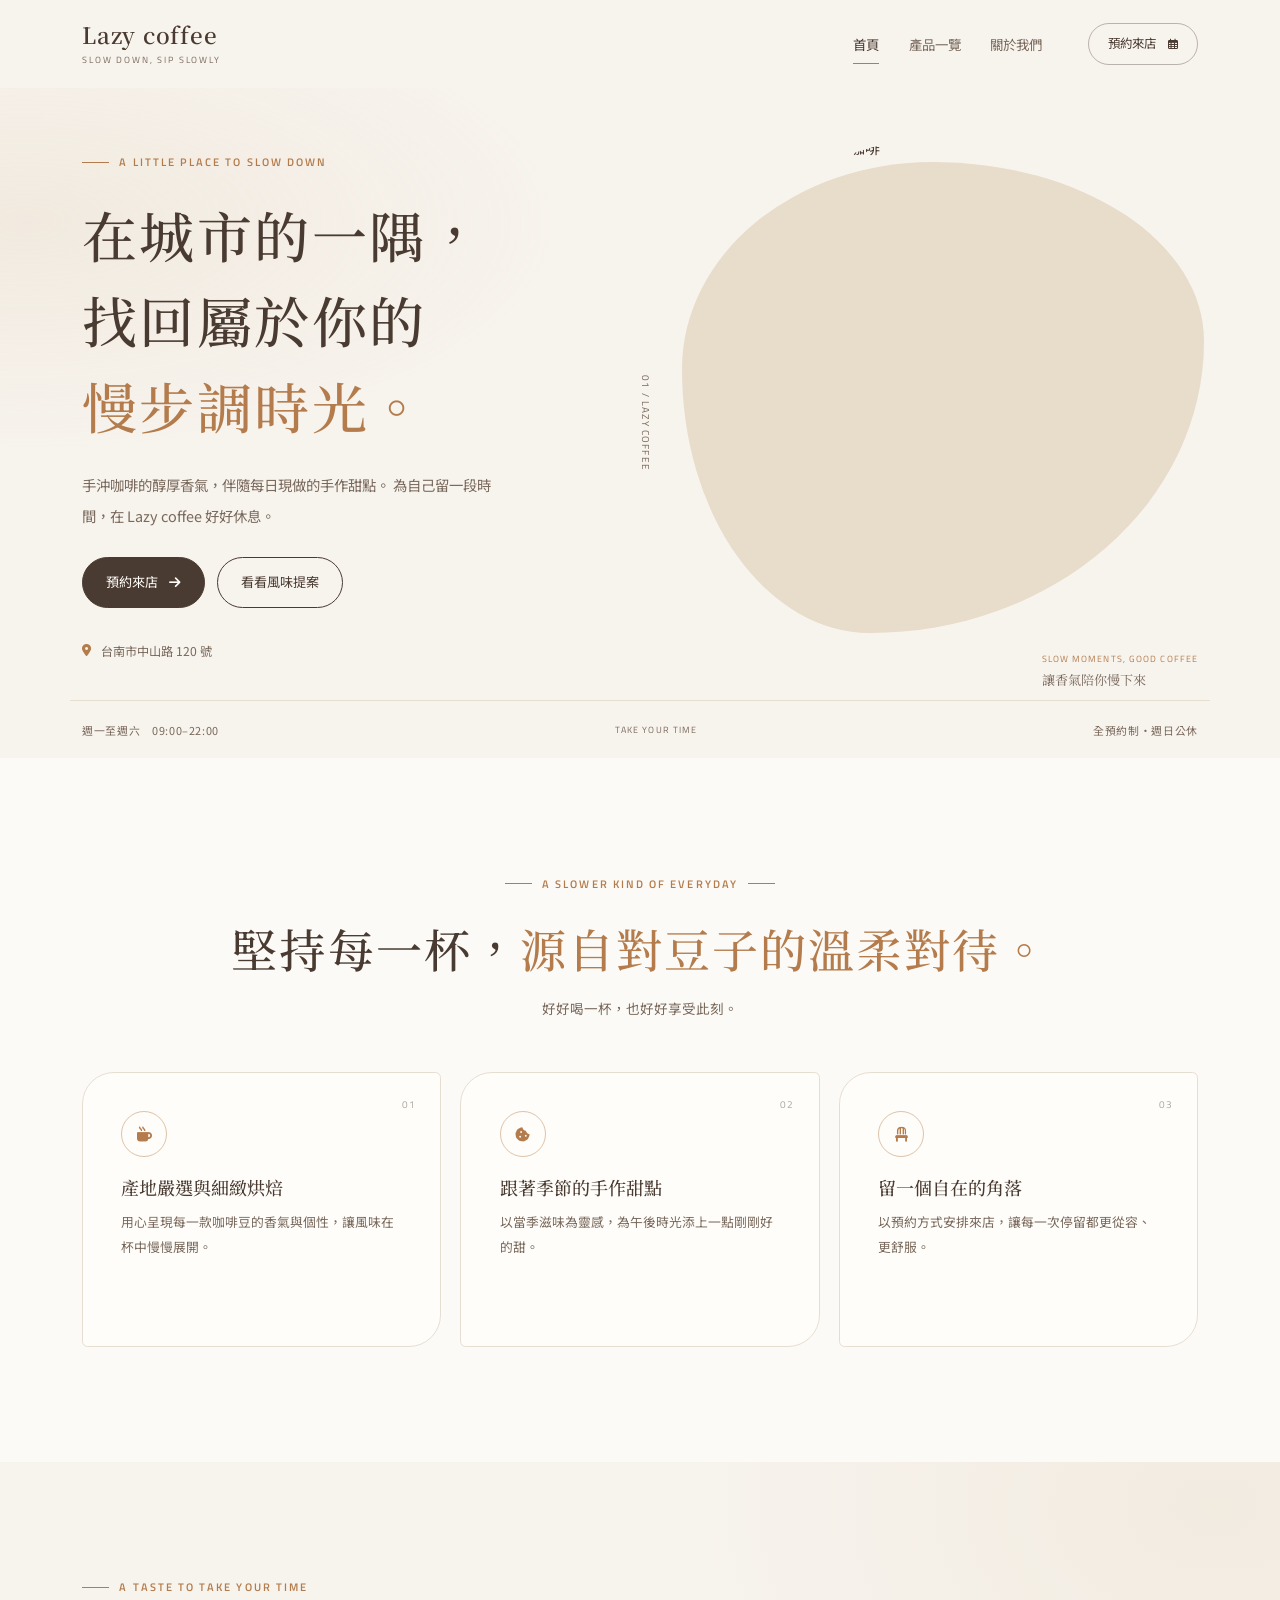
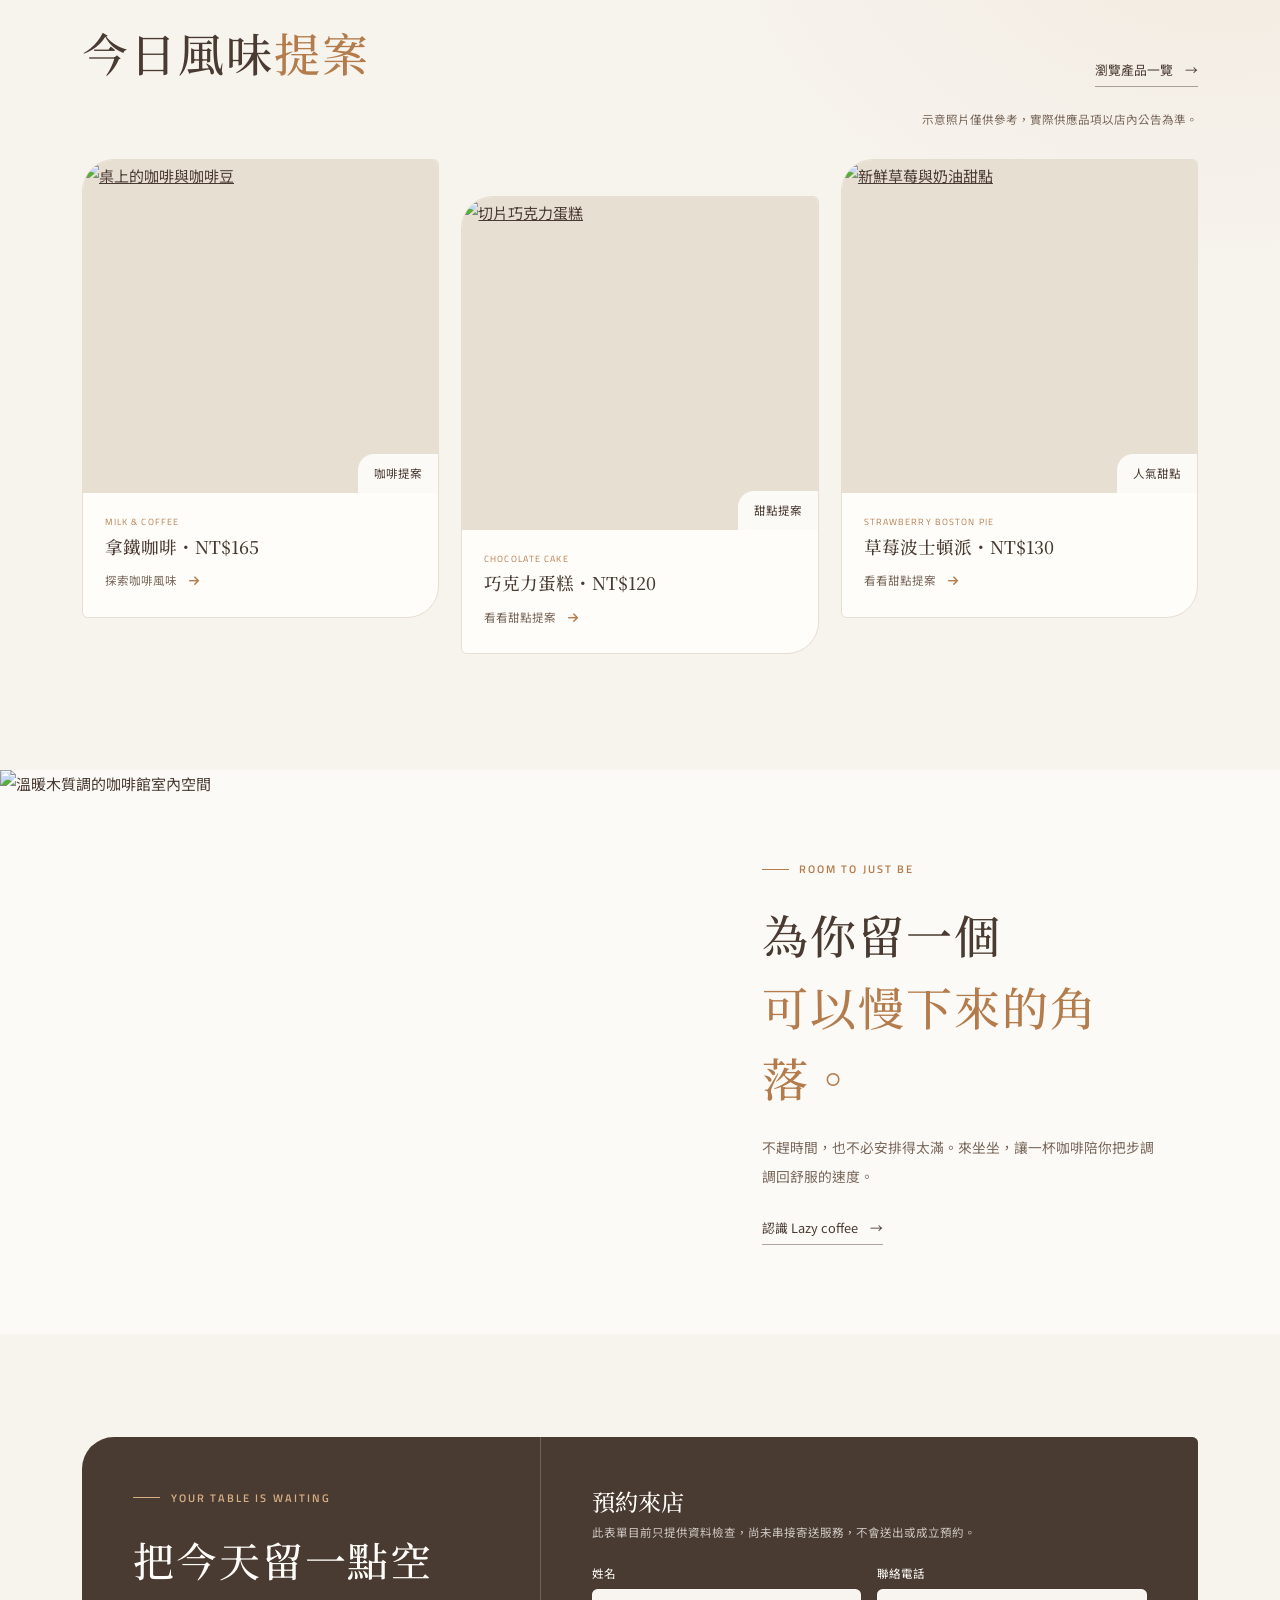
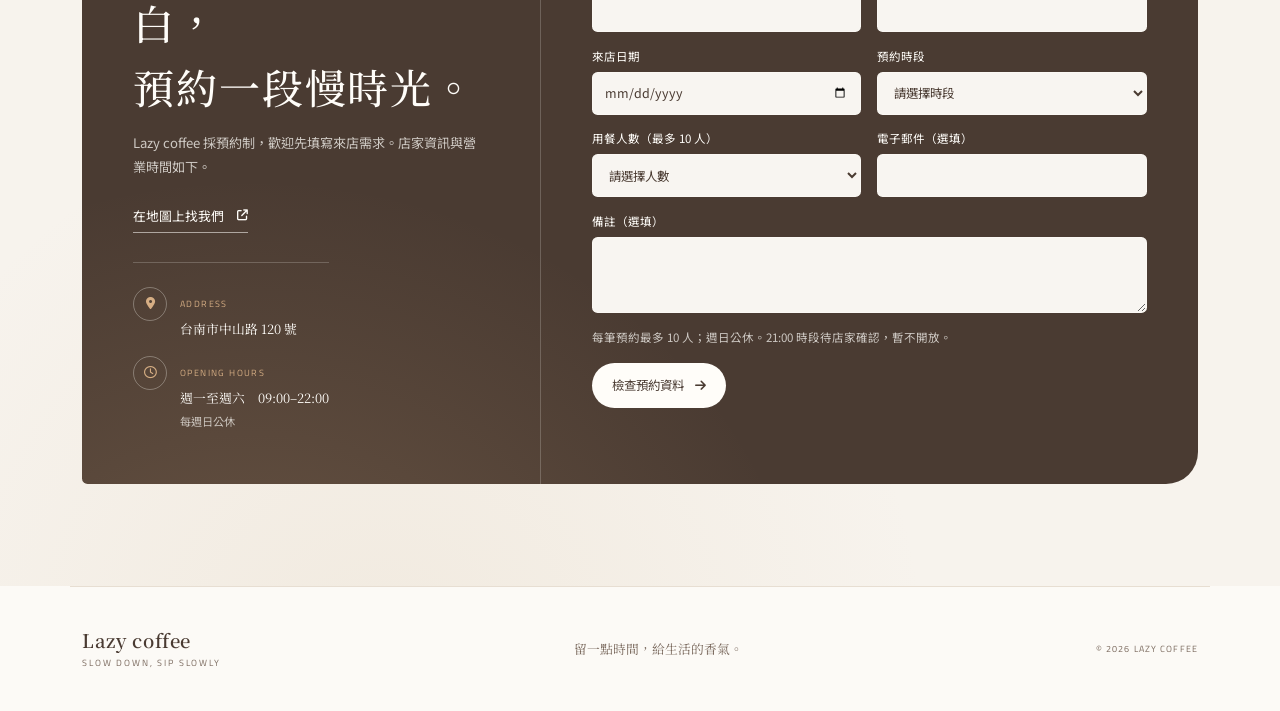
==== website/index.html @ 1f532ce1 "2026-11-03_16-30_自動同步22項變更" ====
<!doctype html>
<html lang="zh-Hant">
  <head>
    <meta charset="utf-8">
    <meta name="viewport" content="width=device-width, initial-scale=1">
    <meta name="theme-color" content="#f7f3ed">
    <meta
      name="description"
      content="在台南 Lazy coffee 慢下腳步，享受一杯手沖咖啡與當季手作甜點，預約一段自在時光。"
    >
    <title>Lazy coffee｜把日子放慢一點</title>
    <link rel="preconnect" href="https://fonts.googleapis.com">
    <link rel="preconnect" href="https://fonts.gstatic.com" crossorigin>
    <link
      href="https://fonts.googleapis.com/css2?family=Noto+Sans+TC:wght@300;400;500;600;700&family=Noto+Serif+TC:wght@400;500;600;700&family=Titillium+Web:wght@300;400;600&display=swap"
      rel="stylesheet"
    >
    <link href="https://cdn.jsdelivr.net/npm/bootstrap@5.3.3/dist/css/bootstrap.min.css" rel="stylesheet">
    <link href="https://cdnjs.cloudflare.com/ajax/libs/font-awesome/6.5.2/css/all.min.css" rel="stylesheet">
    <link href="https://cdnjs.cloudflare.com/ajax/libs/animate.css/4.1.1/animate.min.css" rel="stylesheet">
    <link href="styles/shared.css" rel="stylesheet">
    <link href="styles/home.css" rel="stylesheet">
  </head>
  <body>
    <a class="skip-link" href="#main">跳至主要內容</a>

    <header class="site-header">
      <nav class="navbar navbar-expand-lg" aria-label="主要導覽">
        <div class="container">
          <a class="navbar-brand brand-mark" href="index.html" aria-label="Lazy coffee 首頁">
            <span class="brand-mark__name">Lazy coffee</span>
            <span class="brand-mark__caption">SLOW DOWN, SIP SLOWLY</span>
          </a>
          <button class="navbar-toggler" type="button" data-bs-toggle="collapse" data-bs-target="#siteNavigation" aria-controls="siteNavigation" aria-expanded="false" aria-label="切換導覽選單">
            <span class="navbar-toggler-icon"></span>
          </button>
          <div class="collapse navbar-collapse" id="siteNavigation">
            <ul class="navbar-nav ms-auto align-items-lg-center">
              <li class="nav-item"><a class="nav-link active" aria-current="page" href="index.html">首頁</a></li>
              <li class="nav-item"><a class="nav-link" href="products.html">產品一覽</a></li>
              <li class="nav-item"><a class="nav-link" href="about.html#story">關於我們</a></li>
              <li class="nav-item ms-lg-3 mt-2 mt-lg-0">
                <a class="nav-visit" href="#visit">預約來店 <i class="fa-regular fa-calendar-days" aria-hidden="true"></i></a>
              </li>
            </ul>
          </div>
        </div>
      </nav>
    </header>

    <main id="main">
      <section class="home-hero" aria-labelledby="hero-title">
        <div class="container home-hero__grid">
          <div class="home-hero__copy wow animate__fadeInLeft" data-wow-duration="900ms">
            <p class="eyebrow"><span></span> A LITTLE PLACE TO SLOW DOWN</p>
            <h1 id="hero-title">在城市的一隅，<br>找回屬於你的<br><span>慢步調時光。</span></h1>
            <p class="home-hero__intro">
              手沖咖啡的醇厚香氣，伴隨每日現做的手作甜點。
              為自己留一段時間，在 Lazy coffee 好好休息。
            </p>
            <div class="home-hero__actions">
              <a class="button-primary" href="#visit">
                預約來店 <i class="fa-solid fa-arrow-right" aria-hidden="true"></i>
              </a>
              <a class="button-outline" href="products.html">看看風味提案</a>
            </div>
            <p class="home-hero__address"><i class="fa-solid fa-location-dot" aria-hidden="true"></i> 台南市中山路 120 號</p>
          </div>
          <div class="home-hero__visual wow animate__fadeInRight" data-wow-duration="1100ms">
            <img
              src="https://images.unsplash.com/photo-1442512595331-e89e73853f31?auto=format&amp;fit=crop&amp;w=1400&amp;q=85"
              alt="陽光灑落的咖啡館與手沖咖啡"
              fetchpriority="high"
            >
            <div class="home-hero__image-note">
              <span class="font-en">SLOW MOMENTS, GOOD COFFEE</span>
              <span>讓香氣陪你慢下來</span>
            </div>
            <span class="home-hero__index font-en" aria-hidden="true">01 / LAZY COFFEE</span>
          </div>
        </div>
        <div class="container home-hero__bottom wow animate__fadeInUp">
          <span>週一至週六　09:00–22:00</span>
          <span class="font-en">TAKE YOUR TIME</span>
          <span>全預約制・週日公休</span>
        </div>
      </section>

      <section class="home-values section-pad" aria-labelledby="values-title">
        <div class="container">
          <div class="section-heading wow animate__fadeInUp">
            <p class="eyebrow"><span></span> A SLOWER KIND OF EVERYDAY <span></span></p>
            <h2 id="values-title">堅持每一杯，<span>源自對豆子的溫柔對待。</span></h2>
            <p>好好喝一杯，也好好享受此刻。</p>
          </div>
          <div class="home-values__grid">
            <article class="home-value-card content-card wow animate__fadeInUp" data-wow-delay="100ms">
              <span class="home-value-card__number font-en">01</span>
              <i class="fa-solid fa-mug-hot" aria-hidden="true"></i>
              <h3>產地嚴選與細緻烘焙</h3>
              <p>用心呈現每一款咖啡豆的香氣與個性，讓風味在杯中慢慢展開。</p>
            </article>
            <article class="home-value-card content-card wow animate__fadeInUp" data-wow-delay="220ms">
              <span class="home-value-card__number font-en">02</span>
              <i class="fa-solid fa-cookie-bite" aria-hidden="true"></i>
              <h3>跟著季節的手作甜點</h3>
              <p>以當季滋味為靈感，為午後時光添上一點剛剛好的甜。</p>
            </article>
            <article class="home-value-card content-card wow animate__fadeInUp" data-wow-delay="340ms">
              <span class="home-value-card__number font-en">03</span>
              <i class="fa-solid fa-chair" aria-hidden="true"></i>
              <h3>留一個自在的角落</h3>
              <p>以預約方式安排來店，讓每一次停留都更從容、更舒服。</p>
            </article>
          </div>
        </div>
      </section>

      <section class="home-featured section-pad" aria-labelledby="featured-title">
        <div class="container">
          <div class="section-heading section-heading--row wow animate__fadeInUp">
            <div>
              <p class="eyebrow"><span></span> A TASTE TO TAKE YOUR TIME</p>
              <h2 id="featured-title">今日風味<span>提案</span></h2>
            </div>
            <a class="text-link" href="products.html">瀏覽產品一覽 <span aria-hidden="true">→</span></a>
          </div>
          <p class="content-notice">示意照片僅供參考，實際供應品項以店內公告為準。</p>
          <div class="featured-grid">
            <article class="featured-card content-card wow animate__fadeInUp" data-wow-delay="100ms">
              <a class="featured-card__image" href="products.html#coffee" aria-label="查看咖啡風味提案">
                <img src="https://images.unsplash.com/photo-1495474472287-4d71bcdd2085?auto=format&amp;fit=crop&amp;w=900&amp;q=85" alt="桌上的咖啡與咖啡豆" loading="lazy">
                <span>咖啡提案</span>
              </a>
              <div class="featured-card__copy">
                <p class="font-en">MILK &amp; COFFEE</p>
                <h3>拿鐵咖啡・NT$165</h3>
                <span>探索咖啡風味　<i class="fa-solid fa-arrow-right" aria-hidden="true"></i></span>
              </div>
            </article>
            <article class="featured-card content-card featured-card--offset wow animate__fadeInUp" data-wow-delay="220ms">
              <a class="featured-card__image" href="products.html#dessert" aria-label="查看甜點風味提案">
                <img src="https://images.unsplash.com/photo-1578985545062-69928b1d9587?auto=format&amp;fit=crop&amp;w=900&amp;q=85" alt="切片巧克力蛋糕" loading="lazy">
                <span>甜點提案</span>
              </a>
              <div class="featured-card__copy">
                <p class="font-en">CHOCOLATE CAKE</p>
                <h3>巧克力蛋糕・NT$120</h3>
                <span>看看甜點提案　<i class="fa-solid fa-arrow-right" aria-hidden="true"></i></span>
              </div>
            </article>
            <article class="featured-card content-card wow animate__fadeInUp" data-wow-delay="340ms">
              <a class="featured-card__image" href="products.html#dessert" aria-label="查看草莓波士頓派">
                <img src="https://images.unsplash.com/photo-1488477181946-6428a0291777?auto=format&amp;fit=crop&amp;w=900&amp;q=85" alt="新鮮草莓與奶油甜點" loading="lazy">
                <span>人氣甜點</span>
              </a>
              <div class="featured-card__copy">
                <p class="font-en">STRAWBERRY BOSTON PIE</p>
                <h3>草莓波士頓派・NT$130</h3>
                <span>看看甜點提案　<i class="fa-solid fa-arrow-right" aria-hidden="true"></i></span>
              </div>
            </article>
          </div>
        </div>
      </section>

      <section class="home-space" aria-labelledby="space-title">
        <div class="home-space__image wow animate__fadeInLeft">
          <img src="https://images.unsplash.com/photo-1445116572660-236099ec97a0?auto=format&amp;fit=crop&amp;w=1600&amp;q=85" alt="溫暖木質調的咖啡館室內空間" loading="lazy">
        </div>
        <div class="home-space__copy wow animate__fadeInRight">
          <p class="eyebrow"><span></span> ROOM TO JUST BE</p>
          <h2 id="space-title">為你留一個<br><span>可以慢下來的角落。</span></h2>
          <p>不趕時間，也不必安排得太滿。來坐坐，讓一杯咖啡陪你把步調調回舒服的速度。</p>
          <a class="text-link" href="about.html#story">認識 Lazy coffee <span aria-hidden="true">→</span></a>
        </div>
      </section>

      <section class="visit-section" id="visit" aria-labelledby="visit-title">
        <div class="container">
          <div class="visit-card wow animate__fadeInUp">
            <div class="visit-card__intro">
              <p class="eyebrow eyebrow--light"><span></span> YOUR TABLE IS WAITING</p>
              <h2 id="visit-title">把今天留一點空白，<br>預約一段慢時光。</h2>
              <p>Lazy coffee 採預約制，歡迎先填寫來店需求。店家資訊與營業時間如下。</p>
              <a class="visit-map-link" href="https://www.google.com/maps/search/?api=1&amp;query=%E5%8F%B0%E5%8D%97%E5%B8%82%E4%B8%AD%E5%B1%B1%E8%B7%AF120%E8%99%9F" target="_blank" rel="noopener noreferrer">
                在地圖上找我們 <i class="fa-solid fa-arrow-up-right-from-square" aria-hidden="true"></i>
              </a>
              <div class="visit-details">
                <div class="visit-detail">
                  <span class="visit-detail__icon" aria-hidden="true"><i class="fa-solid fa-location-dot"></i></span>
                  <div><span class="visit-detail__label">ADDRESS</span><p>台南市中山路 120 號</p></div>
                </div>
                <div class="visit-detail">
                  <span class="visit-detail__icon" aria-hidden="true"><i class="fa-regular fa-clock"></i></span>
                  <div><span class="visit-detail__label">OPENING HOURS</span><p>週一至週六　09:00–22:00<br><small>每週日公休</small></p></div>
                </div>
              </div>
            </div>
            <form class="reservation-form" method="post">
              <h3>預約來店</h3>
              <p class="reservation-form__notice">此表單目前只提供資料檢查，尚未串接寄送服務，不會送出或成立預約。</p>
              <div class="reservation-form__grid">
                <label class="reservation-field">姓名
                  <input name="name" autocomplete="name" required>
                </label>
                <label class="reservation-field">聯絡電話
                  <input name="phone" type="tel" autocomplete="tel" inputmode="tel" required>
                </label>
                <label class="reservation-field">來店日期
                  <input name="date" type="date" required>
                </label>
                <label class="reservation-field">預約時段
                  <select name="time" required>
                    <option value="">請選擇時段</option>
                    <option>09:00</option><option>10:00</option><option>11:00</option><option>12:00</option>
                    <option>13:00</option><option>14:00</option><option>15:00</option><option>16:00</option>
                    <option>17:00</option><option>18:00</option><option>19:00</option><option>20:00</option>
                  </select>
                </label>
                <label class="reservation-field">用餐人數（最多 10 人）
                  <select name="guests" required>
                    <option value="">請選擇人數</option>
                    <option value="1">1 人</option><option value="2">2 人</option><option value="3">3 人</option>
                    <option value="4">4 人</option><option value="5">5 人</option><option value="6">6 人</option>
                    <option value="7">7 人</option><option value="8">8 人</option><option value="9">9 人</option>
                    <option value="10">10 人</option>
                  </select>
                </label>
                <label class="reservation-field">電子郵件（選填）
                  <input name="email" type="email" autocomplete="email">
                </label>
                <label class="reservation-field reservation-field--full">備註（選填）
                  <textarea name="note" rows="2" maxlength="300"></textarea>
                </label>
              </div>
              <p class="reservation-form__hint">每筆預約最多 10 人；週日公休。21:00 時段待店家確認，暫不開放。</p>
              <button class="button-light" type="submit">檢查預約資料 <i class="fa-solid fa-arrow-right" aria-hidden="true"></i></button>
              <p class="reservation-status" role="status" aria-live="polite" hidden></p>
            </form>
          </div>
        </div>
      </section>
    </main>

    <footer class="site-footer">
      <div class="container site-footer__inner">
        <a class="brand-mark brand-mark--footer" href="index.html" aria-label="回到 Lazy coffee 首頁">
          <span class="brand-mark__name">Lazy coffee</span>
          <span class="brand-mark__caption">SLOW DOWN, SIP SLOWLY</span>
        </a>
        <p>留一點時間，給生活的香氣。</p>
        <span class="site-footer__copyright font-en">© 2026 LAZY COFFEE</span>
      </div>
    </footer>
    <script src="https://cdn.jsdelivr.net/npm/bootstrap@5.3.3/dist/js/bootstrap.bundle.min.js"></script>
    <script src="https://cdnjs.cloudflare.com/ajax/libs/wow/1.1.2/wow.min.js"></script>
    <script src="scripts/home-animations.js"></script>
    <script src="scripts/reservation.js"></script>
  </body>
</html>
---- website/styles/shared.css ----
:root {
  color-scheme: light;
  --paper: #f7f3ed;
  --paper-light: #fcfaf6;
  --cream: #fffdf9;
  --coffee: #4a3b32;
  --coffee-soft: #79685c;
  --caramel: #b47c4c;
  --caramel-light: #d7aa7b;
  --olive: #74765b;
  --line: #e7ded2;
  --card-radius: 2rem 0.35rem 2rem 0.35rem;
  --card-shadow: 0 18px 36px rgba(74, 59, 50, 0.08);
  --serif: "Noto Serif TC", Georgia, serif;
  --sans: "Noto Sans TC", sans-serif;
  --english: "Titillium Web", sans-serif;
}

* {
  box-sizing: border-box;
}

html {
  scroll-behavior: smooth;
  scroll-padding-top: 6rem;
}

body {
  margin: 0;
  background: var(--paper);
  color: var(--coffee);
  font-family: var(--sans);
  font-size: 15px;
  font-weight: 400;
  line-height: 1.85;
  -webkit-font-smoothing: antialiased;
}

::selection {
  background: #e7c7a6;
  color: var(--coffee);
}

a {
  color: inherit;
}

.font-en {
  font-family: var(--english);
  letter-spacing: 0.12em;
}

.skip-link {
  position: absolute;
  z-index: 20;
  top: 0.75rem;
  left: 0.75rem;
  padding: 0.65rem 1rem;
  transform: translateY(-160%);
  border-radius: 0.25rem;
  background: var(--coffee);
  color: var(--cream);
  text-decoration: none;
}

.skip-link:focus {
  transform: translateY(0);
}

.site-header {
  position: sticky;
  z-index: 10;
  top: 0;
  background: rgba(247, 243, 237, 0.96);
  backdrop-filter: blur(12px);
}

.site-header .navbar {
  min-height: 88px;
  padding: 1rem 0;
}

.brand-mark {
  display: inline-flex;
  flex-direction: column;
  align-items: flex-start;
  padding: 0;
  color: var(--coffee);
  line-height: 1.15;
  text-decoration: none;
}

.brand-mark:hover {
  color: var(--coffee);
}

.brand-mark__name {
  font-family: var(--serif);
  font-size: 1.4rem;
  font-weight: 600;
  letter-spacing: 0.035em;
}

.brand-mark__caption {
  margin-top: 0.45rem;
  color: var(--coffee-soft);
  font-family: var(--english);
  font-size: 0.55rem;
  letter-spacing: 0.21em;
}

.navbar-nav {
  gap: clamp(0.75rem, 2.3vw, 2.4rem);
}

.navbar .nav-link {
  position: relative;
  padding: 0.45rem 0 !important;
  color: var(--coffee-soft);
  font-size: 0.84rem;
}

.navbar .nav-link:hover,
.navbar .nav-link.active {
  color: var(--coffee);
}

.navbar .nav-link.active::after {
  position: absolute;
  right: 0;
  bottom: 0;
  left: 0;
  height: 1px;
  background: var(--caramel);
  content: "";
}

.nav-visit {
  display: inline-flex;
  min-height: 42px;
  align-items: center;
  gap: 0.75rem;
  padding: 0.55rem 1.2rem;
  border: 1px solid rgba(74, 59, 50, 0.35);
  border-radius: 999px;
  color: var(--coffee);
  font-size: 0.78rem;
  text-decoration: none;
  transition: background 180ms ease, color 180ms ease, border-color 180ms ease;
}

.nav-visit:hover {
  border-color: var(--coffee);
  background: var(--coffee);
  color: var(--cream);
}

.nav-visit i {
  font-size: 0.68rem;
}

.navbar-toggler {
  border-color: var(--line);
}

.navbar-toggler:focus {
  box-shadow: 0 0 0 0.2rem rgba(180, 124, 76, 0.2);
}

.eyebrow {
  display: flex;
  align-items: center;
  gap: 0.65rem;
  margin: 0 0 1.25rem;
  color: var(--caramel);
  font-family: var(--english), var(--sans);
  font-size: 0.68rem;
  font-weight: 600;
  letter-spacing: 0.19em;
}

.eyebrow > span {
  display: inline-block;
  width: 27px;
  height: 1px;
  background: currentColor;
}

.section-heading {
  margin-bottom: 3rem;
  text-align: center;
}

.section-heading .eyebrow {
  justify-content: center;
}

.section-heading h2 {
  margin: 0;
  font-family: var(--serif);
  font-size: clamp(2rem, 3.6vw, 3rem);
  font-weight: 500;
  letter-spacing: 0.045em;
  line-height: 1.5;
}

.section-heading h2 span {
  color: var(--caramel);
}

.section-heading > p:last-child {
  margin: 0.8rem 0 0;
  color: var(--coffee-soft);
  font-size: 0.85rem;
}

.content-card,
.value-card,
.product-card {
  overflow: hidden;
  border: 1px solid var(--line);
  border-radius: var(--card-radius);
  background: var(--cream);
  transition: transform 220ms ease, box-shadow 220ms ease;
}

.content-card:hover {
  transform: translateY(-4px);
  box-shadow: var(--card-shadow);
}

.button-primary,
.button-outline {
  display: inline-flex;
  min-height: 48px;
  align-items: center;
  justify-content: center;
  gap: 0.7rem;
  padding: 0.75rem 1.45rem;
  border: 1px solid var(--coffee);
  border-radius: 999px;
  font-size: 0.82rem;
  text-decoration: none;
  transition: transform 180ms ease, background 180ms ease, color 180ms ease;
}

.button-primary {
  background: var(--coffee);
  color: var(--cream);
}

.button-primary:hover {
  transform: translateY(-2px);
  background: var(--caramel);
  border-color: var(--caramel);
  color: white;
}

.button-outline {
  background: transparent;
  color: var(--coffee);
}

.button-outline:hover {
  background: var(--coffee);
  color: var(--cream);
}

.button-light {
  display: inline-flex;
  min-height: 45px;
  align-items: center;
  justify-content: center;
  gap: 0.7rem;
  padding: 0.65rem 1.25rem;
  border-radius: 999px;
  background: var(--cream);
  color: var(--coffee);
  font-size: 0.78rem;
  text-decoration: none;
}

.button-light:hover {
  background: #e7c39f;
  color: var(--coffee);
}

.visit-section {
  padding: clamp(4.5rem, 8vw, 7rem) 0;
  background:
    radial-gradient(ellipse at 30% 110%, rgba(218, 198, 168, 0.2), transparent 43%),
    var(--paper);
}

.visit-card {
  display: grid;
  grid-template-columns: minmax(0, 0.82fr) minmax(0, 1.18fr);
  overflow: hidden;
  border-radius: var(--card-radius);
  background:
    radial-gradient(ellipse at 15% 130%, rgba(205, 166, 124, 0.24), transparent 42%),
    var(--coffee);
  color: var(--cream);
}

.visit-card__intro,
.reservation-form {
  min-width: 0;
  padding: clamp(2rem, 4vw, 3.5rem);
}

.visit-card__intro {
  display: flex;
  flex-direction: column;
  align-items: flex-start;
  justify-content: center;
}

.eyebrow--light {
  color: #d6ae84;
}

.visit-card h2 {
  margin: 0;
  font-family: var(--serif);
  font-size: clamp(2rem, 3.2vw, 2.8rem);
  font-weight: 500;
  letter-spacing: 0.045em;
  line-height: 1.55;
}

.visit-card__intro > p:not(.eyebrow) {
  margin: 0.8rem 0 1.5rem;
  color: rgba(255, 253, 249, 0.73);
  font-size: 0.82rem;
}

.visit-details {
  display: grid;
  gap: 1rem;
  margin-top: 1.8rem;
  padding-top: 1.5rem;
  border-top: 1px solid rgba(255, 253, 249, 0.2);
}

.visit-detail {
  display: flex;
  align-items: flex-start;
  gap: 0.8rem;
}

.visit-detail__icon {
  display: grid;
  width: 34px;
  height: 34px;
  flex: 0 0 34px;
  place-items: center;
  border: 1px solid rgba(255, 253, 249, 0.3);
  border-radius: 50%;
  color: #d6ae84;
  font-size: 0.76rem;
}

.visit-detail__label {
  color: #d6ae84;
  font-family: var(--english);
  font-size: 0.55rem;
  letter-spacing: 0.16em;
}

.visit-detail p {
  margin: 0.15rem 0 0;
  font-family: var(--serif);
  font-size: 0.8rem;
  line-height: 1.8;
}

.visit-detail small {
  color: rgba(255, 253, 249, 0.68);
  font-family: var(--sans);
  font-size: 0.7rem;
}

.reservation-form {
  border-left: 1px solid rgba(255, 253, 249, 0.2);
}

.reservation-form h3 {
  margin: 0 0 0.4rem;
  font-family: var(--serif);
  font-size: 1.45rem;
  font-weight: 500;
}

.reservation-form__notice,
.reservation-form__hint {
  color: rgba(255, 253, 249, 0.72);
  font-size: 0.72rem;
  line-height: 1.8;
}

.reservation-form__notice {
  margin: 0 0 1.25rem;
}

.reservation-form__grid {
  display: grid;
  grid-template-columns: repeat(2, minmax(0, 1fr));
  gap: 0.85rem 1rem;
}

.reservation-field {
  display: flex;
  min-width: 0;
  flex-direction: column;
  gap: 0.3rem;
  color: var(--cream);
  font-size: 0.72rem;
}

.reservation-field--full {
  grid-column: 1 / -1;
}

.reservation-field input,
.reservation-field select,
.reservation-field textarea {
  width: 100%;
  min-height: 43px;
  padding: 0.55rem 0.75rem;
  border: 1px solid rgba(255, 253, 249, 0.35);
  border-radius: 0.35rem;
  background: rgba(255, 253, 249, 0.96);
  color: var(--coffee);
  font: inherit;
  font-size: 0.78rem;
}

.reservation-field textarea {
  min-height: 76px;
  resize: vertical;
}

.reservation-field input:focus,
.reservation-field select:focus,
.reservation-field textarea:focus {
  border-color: #e4bb91;
  outline: 2px solid rgba(228, 187, 145, 0.4);
  outline-offset: 1px;
}

.reservation-form__hint {
  margin: 0.85rem 0 1rem;
}

.reservation-form .button-light {
  border: 0;
  cursor: pointer;
  font-family: var(--sans);
}

.reservation-status {
  margin: 1rem 0 0;
  padding: 0.75rem 0.9rem;
  border: 1px solid rgba(228, 187, 145, 0.55);
  border-radius: 0.35rem;
  color: var(--cream);
  font-size: 0.78rem;
}

.reservation-status[hidden] {
  display: none;
}

.reservation-status--error {
  border-color: rgba(255, 190, 170, 0.75);
  color: #ffd2c2;
}

.visit-map-link {
  display: inline-flex;
  align-items: center;
  gap: 0.8rem;
  padding-bottom: 0.3rem;
  border-bottom: 1px solid rgba(255, 253, 249, 0.55);
  color: var(--cream);
  font-size: 0.8rem;
  text-decoration: none;
}

.visit-map-link:hover {
  border-color: #d6ae84;
  color: #e7c39f;
}

.visit-map-link i {
  font-size: 0.68rem;
}

.site-footer {
  background: var(--paper-light);
}

.site-footer__inner {
  display: flex;
  min-height: 125px;
  align-items: center;
  justify-content: space-between;
  gap: 1.5rem;
  border-top: 1px solid var(--line);
}

.brand-mark--footer .brand-mark__name {
  font-size: 1.15rem;
}

.site-footer__inner > p {
  margin: 0;
  color: var(--coffee-soft);
  font-family: var(--serif);
  font-size: 0.8rem;
}

.site-footer__copyright {
  color: var(--coffee-soft);
  font-size: 0.59rem;
}

:focus-visible {
  outline: 2px solid var(--caramel);
  outline-offset: 4px;
}

@media (max-width: 991.98px) {
  .site-header .navbar {
    min-height: 78px;
  }

  .navbar-collapse {
    padding: 1rem 0 0.5rem;
  }

  .navbar-nav {
    align-items: flex-start !important;
    gap: 0.4rem;
  }

  .navbar .nav-link.active::after {
    right: auto;
    width: 2rem;
  }

  .visit-card {
    grid-template-columns: minmax(0, 1fr);
  }

  .reservation-form {
    border-top: 1px solid rgba(255, 253, 249, 0.2);
    border-left: 0;
  }
}

@media (max-width: 575.98px) {
  .visit-card {
    border-top-right-radius: 3.5rem;
  }

  .visit-card__intro,
  .reservation-form {
    padding: 2rem 1.35rem;
  }

  .reservation-form__grid {
    grid-template-columns: minmax(0, 1fr);
  }

  .reservation-field--full {
    grid-column: auto;
  }

  .site-footer__inner {
    min-height: 155px;
    flex-wrap: wrap;
    justify-content: space-between;
    padding-top: 1.5rem;
    padding-bottom: 1.5rem;
  }

  .site-footer__inner > p {
    order: 1;
    width: 100%;
  }
}

@media (prefers-reduced-motion: reduce) {
  *,
  *::before,
  *::after {
    scroll-behavior: auto !important;
    transition-duration: 0.01ms !important;
  }
}
---- website/styles/home.css ----
.section-pad {
  padding: clamp(5rem, 9vw, 8rem) 0;
}

.home-hero {
  overflow: hidden;
  padding: 2.5rem 0 0;
  background:
    radial-gradient(ellipse at 2% 20%, rgba(218, 198, 168, 0.2), transparent 30%),
    var(--paper);
}

.home-hero__grid {
  display: grid;
  min-height: 565px;
  grid-template-columns: 0.92fr 1.08fr;
  align-items: center;
  gap: clamp(2rem, 6vw, 6rem);
}

.home-hero__copy {
  position: relative;
  z-index: 1;
  padding: 1.5rem 0 2.4rem;
}

.home-hero h1,
.home-space h2 {
  margin: 0;
  font-family: var(--serif);
  font-size: clamp(2.5rem, 4.3vw, 4.1rem);
  font-weight: 500;
  letter-spacing: 0.045em;
  line-height: 1.55;
}

.home-hero h1 span,
.home-space h2 span {
  color: var(--caramel);
}

.home-hero__intro {
  max-width: 425px;
  margin: 1.4rem 0 1.65rem;
  color: var(--coffee-soft);
  font-size: 0.9rem;
  line-height: 2.1;
}

.home-hero__actions {
  display: flex;
  flex-wrap: wrap;
  gap: 0.75rem;
}

.home-hero__address {
  display: flex;
  align-items: center;
  gap: 0.6rem;
  margin: 2rem 0 0;
  color: var(--coffee-soft);
  font-size: 0.76rem;
}

.home-hero__address i {
  color: var(--caramel);
}

.home-hero__visual {
  position: relative;
  min-height: 470px;
  padding: 0 0 2.5rem 2rem;
}

.home-hero__visual::before {
  position: absolute;
  top: 5%;
  right: -1%;
  bottom: 11%;
  left: 8%;
  border-radius: 48% 52% 64% 36% / 44% 38% 62% 56%;
  background: #e8dccb;
  content: "";
  animation: blob-wave 12s ease-in-out infinite alternate;
}

.home-hero__visual > img {
  position: relative;
  display: block;
  width: 100%;
  height: min(42vw, 520px);
  min-height: 430px;
  overflow: hidden;
  border-radius: 58% 42% 52% 48% / 44% 56% 44% 56%;
  object-fit: cover;
  object-position: center;
  animation: blob-wave 14s ease-in-out infinite alternate-reverse;
}

@keyframes blob-wave {
  0% {
    border-radius: 58% 42% 52% 48% / 44% 56% 44% 56%;
  }

  50% {
    border-radius: 48% 52% 42% 58% / 53% 43% 57% 47%;
  }

  100% {
    border-radius: 40% 60% 55% 45% / 48% 58% 42% 52%;
  }
}

.home-hero__image-note {
  position: absolute;
  z-index: 1;
  right: 0;
  bottom: 0.15rem;
  display: flex;
  flex-direction: column;
  color: var(--coffee-soft);
  font-family: var(--serif);
  font-size: 0.82rem;
}

.home-hero__image-note .font-en {
  color: var(--caramel);
  font-size: 0.57rem;
}

.home-hero__index {
  position: absolute;
  z-index: 1;
  top: 43%;
  left: -0.1rem;
  color: var(--coffee-soft);
  font-size: 0.62rem;
  writing-mode: vertical-rl;
}

.home-hero__bottom {
  display: flex;
  min-height: 58px;
  align-items: center;
  justify-content: space-between;
  border-top: 1px solid var(--line);
  color: var(--coffee-soft);
  font-size: 0.68rem;
  letter-spacing: 0.06em;
}

.home-hero__bottom .font-en {
  font-size: 0.58rem;
}

.home-values {
  background: var(--paper-light);
}

.home-values .section-heading {
  margin-bottom: 3.2rem;
}

.home-values__grid {
  display: grid;
  grid-template-columns: repeat(3, minmax(0, 1fr));
  gap: 1.2rem;
}

.home-value-card {
  position: relative;
  min-height: 275px;
  padding: 2.4rem clamp(1.4rem, 3vw, 2.4rem);
  background: var(--cream);
}

.home-value-card > i {
  display: grid;
  width: 46px;
  height: 46px;
  place-items: center;
  margin-bottom: 1.2rem;
  border: 1px solid rgba(180, 124, 76, 0.46);
  border-radius: 50%;
  color: var(--caramel);
}

.home-value-card__number {
  position: absolute;
  top: 1.35rem;
  right: 1.5rem;
  color: rgba(74, 59, 50, 0.45);
  font-size: 0.65rem;
}

.home-value-card h3 {
  margin: 0 0 0.65rem;
  font-family: var(--serif);
  font-size: 1.13rem;
  font-weight: 500;
}

.home-value-card p {
  margin: 0;
  color: var(--coffee-soft);
  font-size: 0.8rem;
  line-height: 2;
}

.home-featured {
  background:
    radial-gradient(ellipse at 95% 5%, rgba(218, 198, 168, 0.18), transparent 30%),
    var(--paper);
}

.section-heading--row {
  display: flex;
  align-items: flex-end;
  justify-content: space-between;
  gap: 1.5rem;
  text-align: left;
}

.section-heading--row .eyebrow {
  justify-content: flex-start;
}

.text-link {
  display: inline-flex;
  flex: 0 0 auto;
  align-items: center;
  gap: 0.75rem;
  padding-bottom: 0.25rem;
  border-bottom: 1px solid rgba(74, 59, 50, 0.45);
  color: var(--coffee);
  font-size: 0.8rem;
  text-decoration: none;
  transition: gap 180ms ease, color 180ms ease;
}

.text-link:hover {
  gap: 1.1rem;
  color: var(--caramel);
}

.content-notice {
  margin: -1.6rem 0 1.8rem;
  color: var(--coffee-soft);
  font-size: 0.72rem;
  text-align: right;
}

.featured-grid {
  display: grid;
  grid-template-columns: repeat(3, minmax(0, 1fr));
  align-items: start;
  gap: 1.4rem;
}

.featured-card--offset {
  margin-top: 2.3rem;
}

.featured-card {
  background: var(--cream);
}

.featured-card__image {
  position: relative;
  display: block;
  height: clamp(220px, 26vw, 340px);
  overflow: hidden;
  background: #e8dfd3;
}

.featured-card__image img {
  width: 100%;
  height: 100%;
  object-fit: cover;
  transition: transform 400ms ease;
}

.featured-card__image:hover img {
  transform: scale(1.04);
}

.featured-card__image > span {
  position: absolute;
  right: 0;
  bottom: 0;
  padding: 0.55rem 1rem;
  border-top-left-radius: 1rem;
  background: var(--paper-light);
  color: var(--coffee);
  font-size: 0.72rem;
}

.featured-card__copy {
  padding: 1.25rem 1.35rem 1.5rem;
}

.featured-card__copy > p {
  margin: 0 0 0.35rem;
  color: var(--caramel);
  font-size: 0.58rem;
}

.featured-card__copy h3 {
  margin: 0 0 0.5rem;
  font-family: var(--serif);
  font-size: 1.1rem;
  font-weight: 500;
}

.featured-card__copy > span {
  color: var(--coffee-soft);
  font-size: 0.72rem;
}

.featured-card__copy > span i {
  color: var(--caramel);
}

.home-space {
  display: grid;
  min-height: 520px;
  grid-template-columns: 1.05fr 0.95fr;
  background: var(--paper-light);
}

.home-space__image {
  min-height: 480px;
}

.home-space__image img {
  display: block;
  width: 100%;
  height: 100%;
  object-fit: cover;
}

.home-space__copy {
  display: flex;
  max-width: 600px;
  flex-direction: column;
  align-items: flex-start;
  justify-content: center;
  padding: clamp(3rem, 7vw, 7rem);
}

.home-space h2 {
  font-size: clamp(2.1rem, 3.6vw, 3.3rem);
}

.home-space__copy > p:not(.eyebrow) {
  max-width: 400px;
  margin: 1.2rem 0 1.6rem;
  color: var(--coffee-soft);
  font-size: 0.86rem;
  line-height: 2.1;
}

@media (max-width: 991.98px) {
  .home-hero__grid {
    min-height: 490px;
    gap: 2rem;
  }

  .home-hero__visual {
    min-height: 410px;
    padding-left: 1rem;
  }

  .home-hero__visual > img {
    min-height: 390px;
  }

  .home-values__grid {
    gap: 0.75rem;
  }

  .home-value-card {
    min-height: 300px;
    padding-right: 1.2rem;
    padding-left: 1.2rem;
  }

  .home-space__copy {
    padding: 3rem;
  }
}

@media (max-width: 767.98px) {
  .home-hero {
    padding-top: 1rem;
  }

  .home-hero__grid {
    grid-template-columns: 1fr;
    gap: 0.5rem;
  }

  .home-hero__copy {
    padding: 2rem 0 1.2rem;
  }

  .home-hero h1 {
    font-size: clamp(2.5rem, 9vw, 3.4rem);
  }

  .home-hero__intro {
    max-width: 500px;
  }

  .home-hero__visual {
    min-height: 0;
    padding: 0 0 2.3rem 1rem;
  }

  .home-hero__visual > img {
    height: 72vw;
    min-height: 300px;
    max-height: 470px;
  }

  .home-hero__index {
    left: -0.5rem;
  }

  .home-hero__bottom {
    gap: 0.5rem;
    font-size: 0.58rem;
  }

  .home-hero__bottom .font-en {
    display: none;
  }

  .home-values__grid {
    grid-template-columns: 1fr;
    gap: 0.8rem;
  }

  .home-value-card {
    min-height: 0;
    padding: 1.6rem 1.5rem;
  }

  .home-value-card > i {
    margin-bottom: 0.8rem;
  }

  .section-heading--row {
    align-items: flex-start;
  }

  .section-heading--row .text-link {
    margin-top: 2.1rem;
  }

  .content-notice {
    margin-top: -1.7rem;
    text-align: left;
  }

  .featured-grid {
    grid-template-columns: 1fr;
    gap: 0.5rem;
  }

  .featured-card--offset {
    margin-top: 0;
  }

  .featured-card__image {
    height: min(76vw, 390px);
  }

  .home-space {
    grid-template-columns: 1fr;
  }

  .home-space__image {
    min-height: 0;
    height: 68vw;
    max-height: 440px;
  }

  .home-space__copy {
    padding: 3rem 1.5rem 4rem;
  }
}

@media (max-width: 575.98px) {
  .home-hero__bottom span:last-child {
    text-align: right;
  }

  .section-heading--row {
    flex-direction: column;
    gap: 0.8rem;
  }

  .section-heading--row .text-link {
    margin-top: 0;
  }
}

.wow-ready .wow:not(.animate__animated) {
  visibility: hidden;
}

@media (prefers-reduced-motion: reduce) {
  .home-hero__visual::before,
  .home-hero__visual > img {
    animation: none;
  }

  .wow-ready .wow:not(.animate__animated) {
    visibility: visible;
  }
}
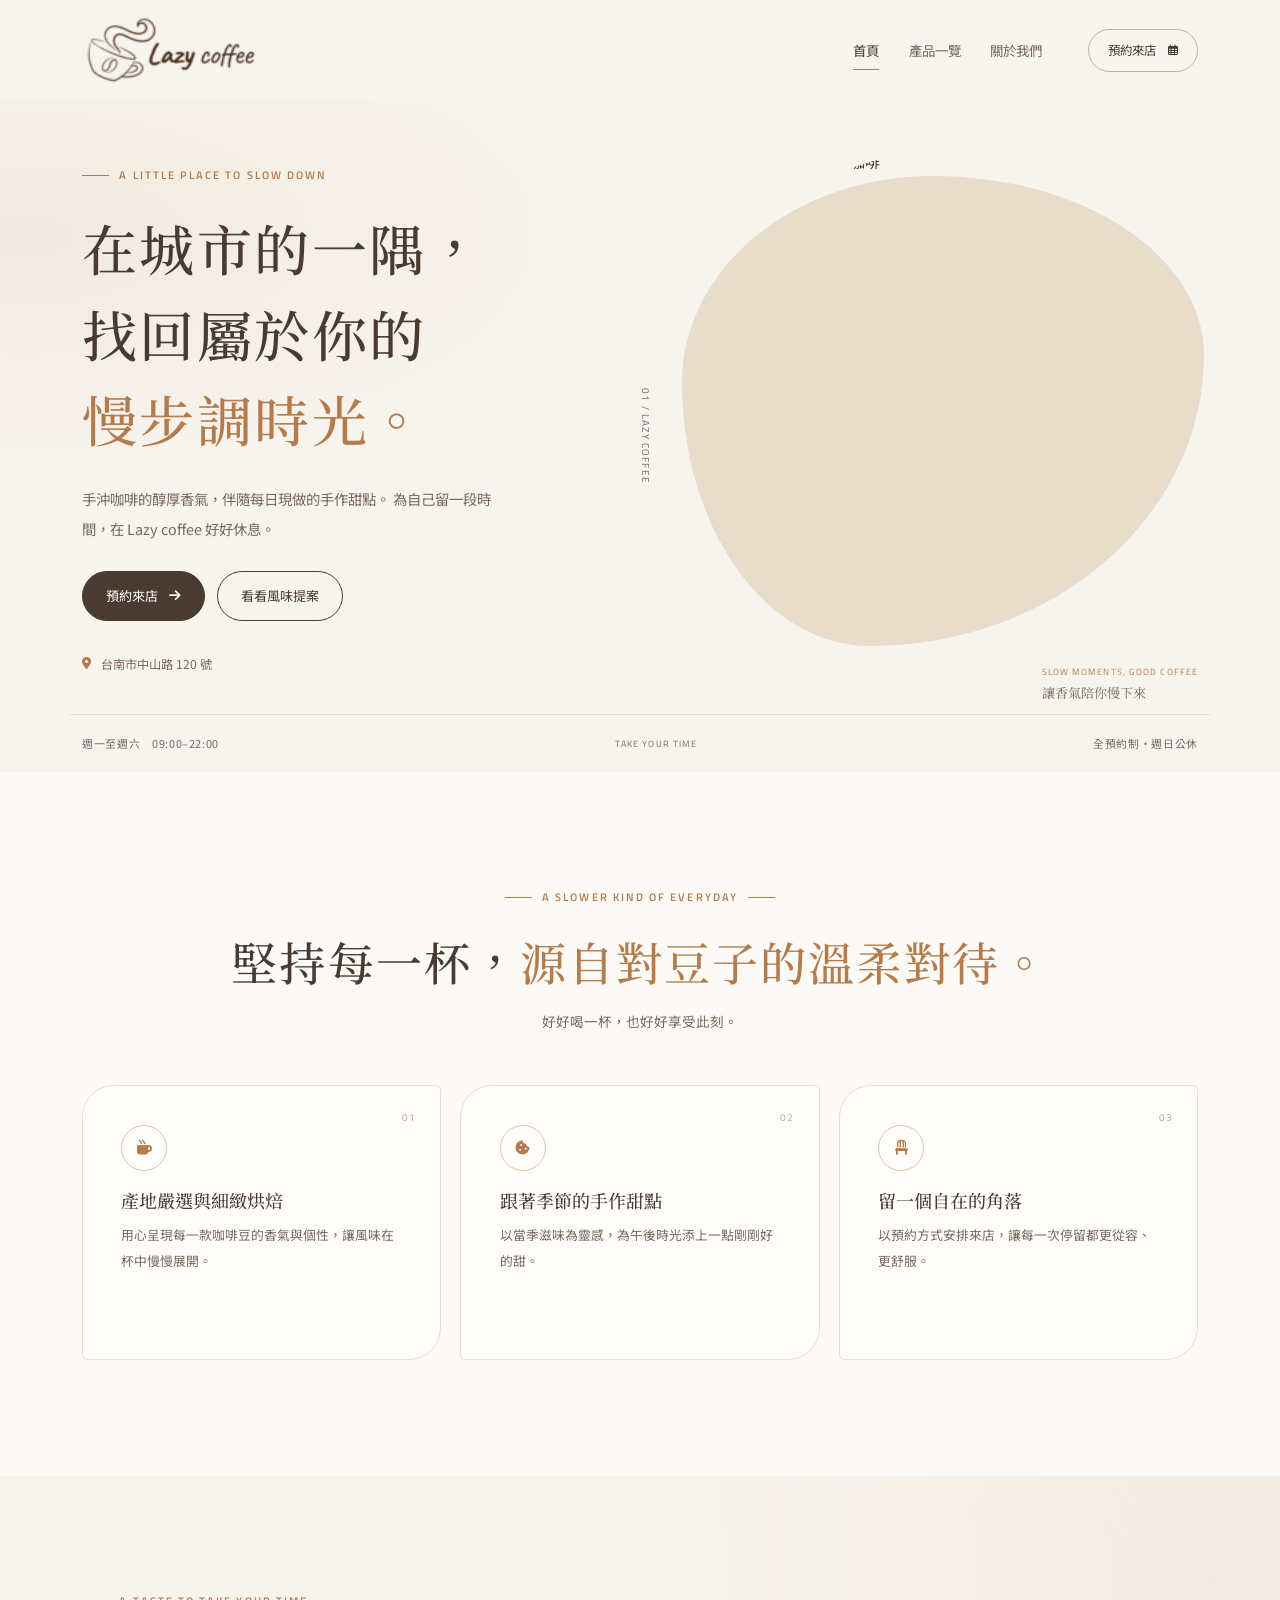
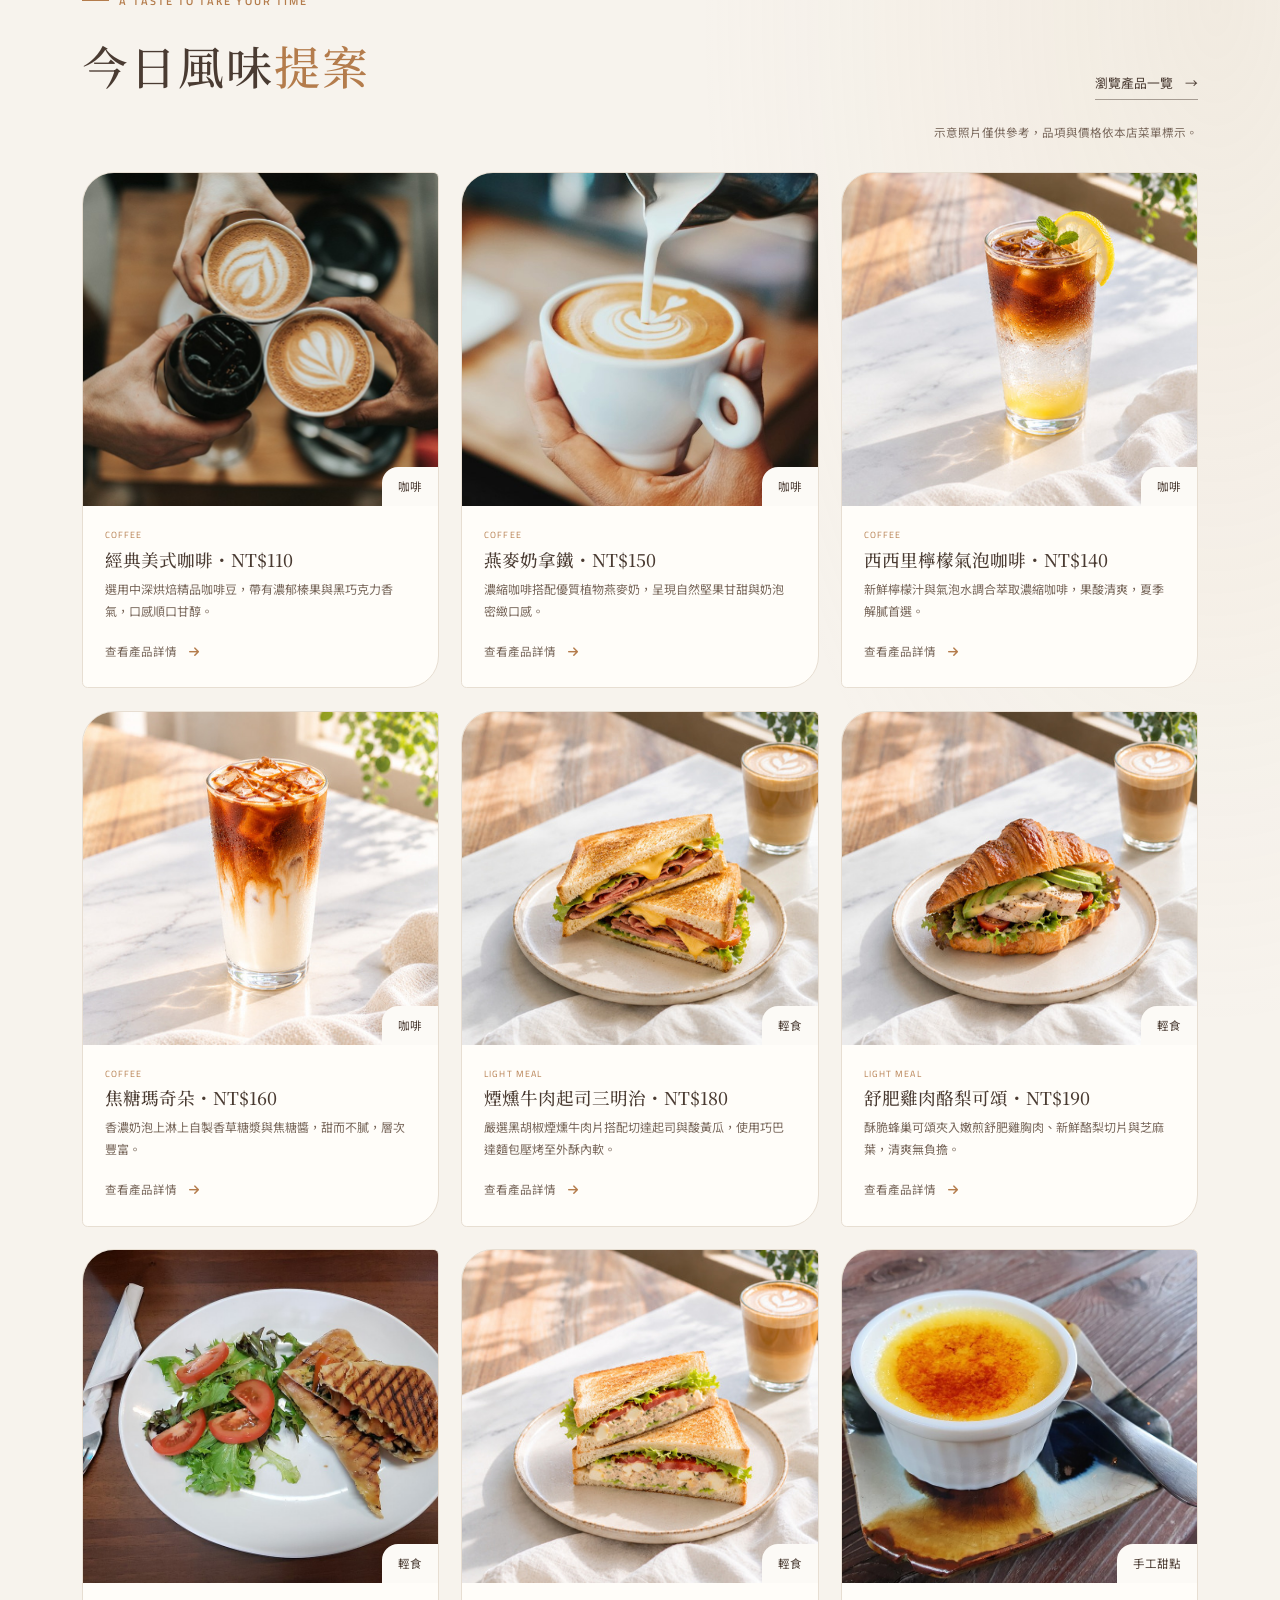
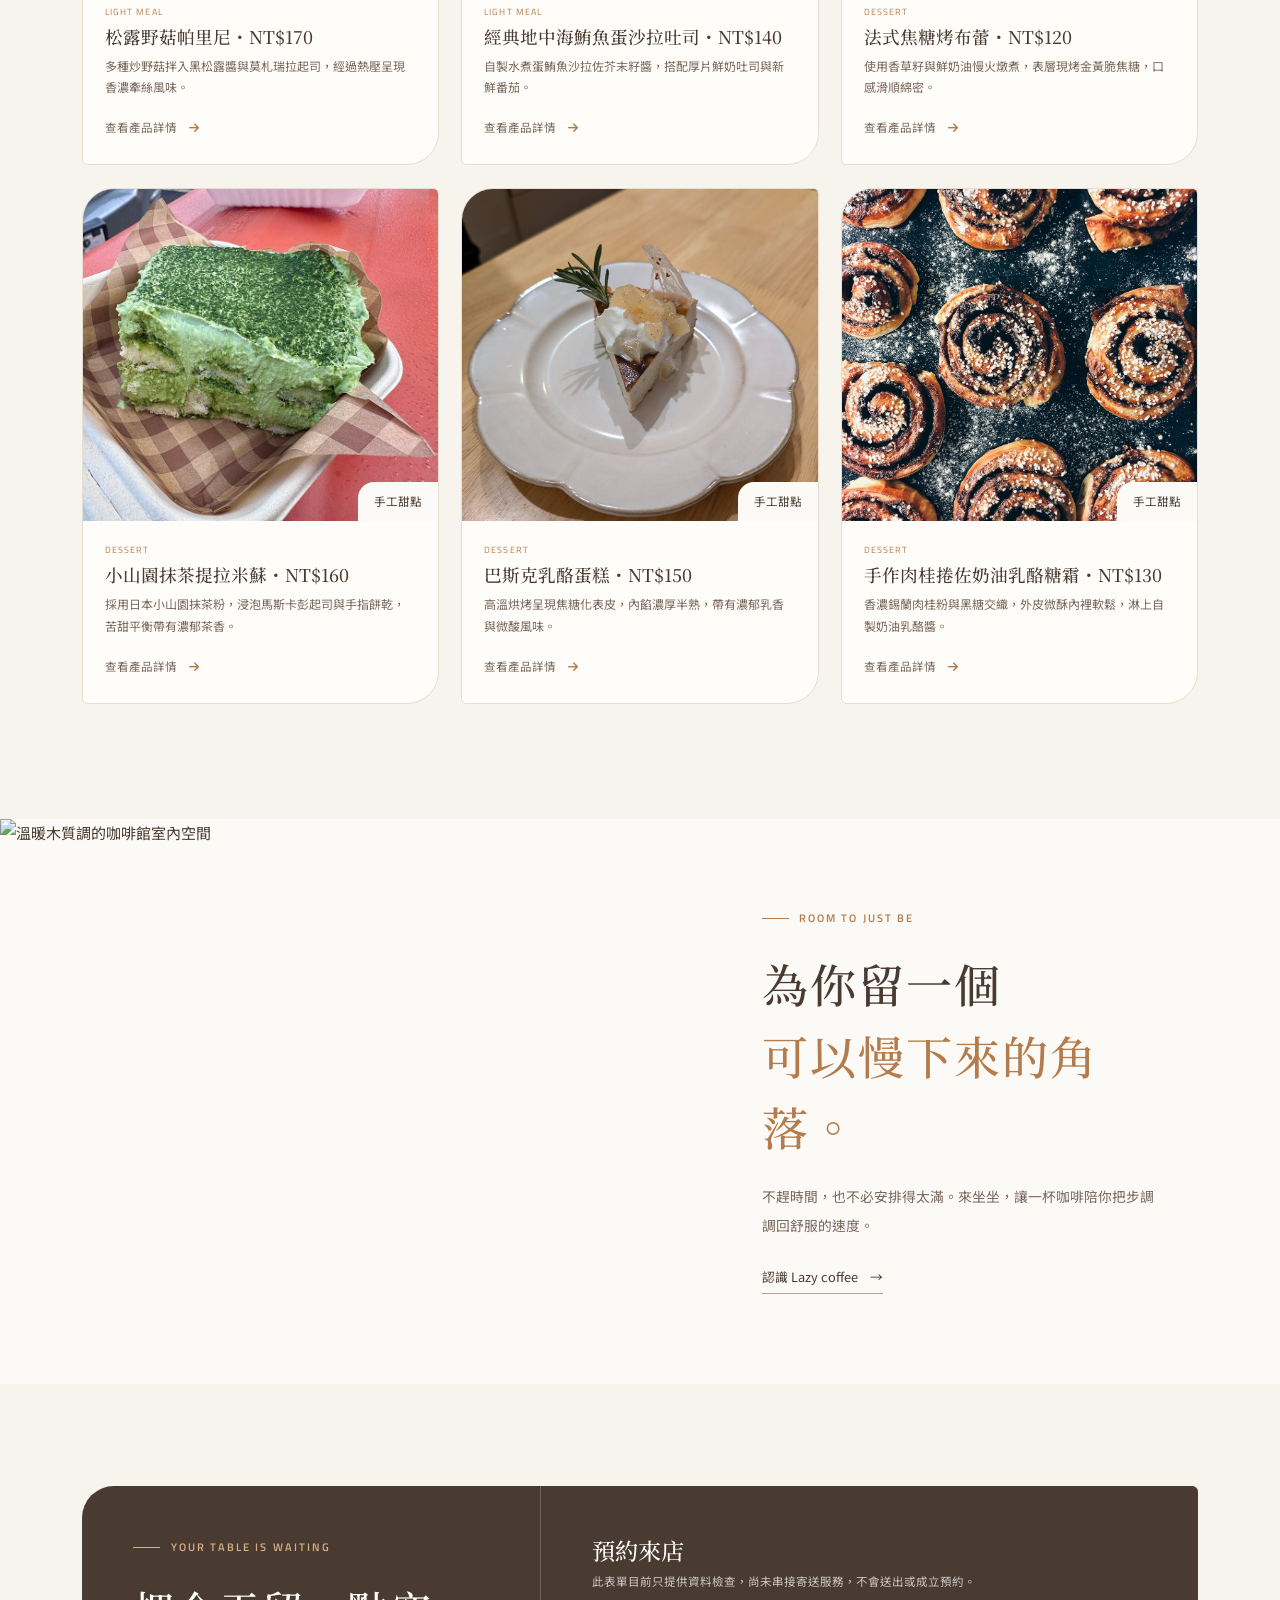
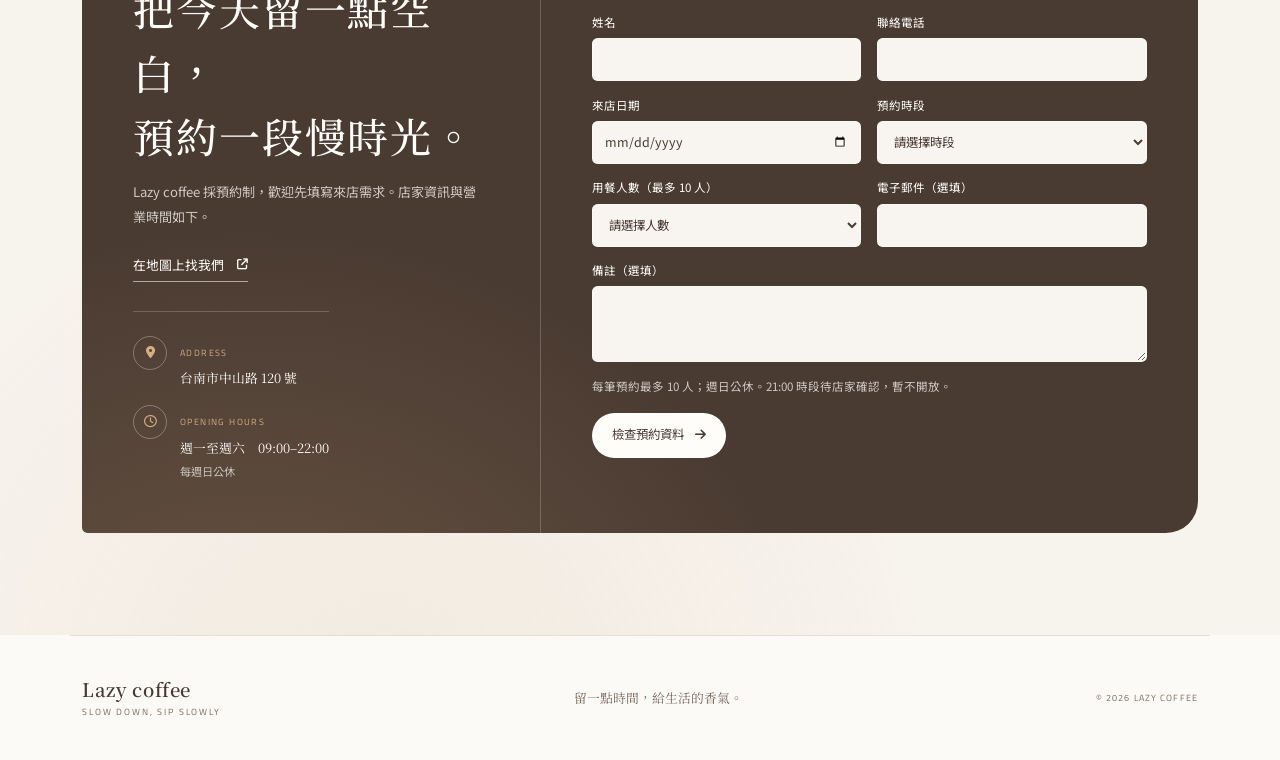
==== commit d11bf260: "2026-11-04_15-02_同步網站與產品資料 Co-authored-by: Copilot <223556219+Copilot@users.noreply.github.com>" ====
--- a/website/index.html
+++ b/website/index.html
@@ -28,8 +28,7 @@
       <nav class="navbar navbar-expand-lg" aria-label="主要導覽">
         <div class="container">
           <a class="navbar-brand brand-mark" href="index.html" aria-label="Lazy coffee 首頁">
-            <span class="brand-mark__name">Lazy coffee</span>
-            <span class="brand-mark__caption">SLOW DOWN, SIP SLOWLY</span>
+            <img class="brand-mark__logo" src="imgs/logo.png" alt="">
           </a>
           <button class="navbar-toggler" type="button" data-bs-toggle="collapse" data-bs-target="#siteNavigation" aria-controls="siteNavigation" aria-expanded="false" aria-label="切換導覽選單">
             <span class="navbar-toggler-icon"></span>
@@ -125,39 +124,150 @@
             </div>
             <a class="text-link" href="products.html">瀏覽產品一覽 <span aria-hidden="true">→</span></a>
           </div>
-          <p class="content-notice">示意照片僅供參考，實際供應品項以店內公告為準。</p>
+          <p class="content-notice">示意照片僅供參考，品項與價格依本店菜單標示。</p>
           <div class="featured-grid">
             <article class="featured-card content-card wow animate__fadeInUp" data-wow-delay="100ms">
               <a class="featured-card__image" href="products.html#coffee" aria-label="查看咖啡風味提案">
-                <img src="https://images.unsplash.com/photo-1495474472287-4d71bcdd2085?auto=format&amp;fit=crop&amp;w=900&amp;q=85" alt="桌上的咖啡與咖啡豆" loading="lazy">
-                <span>咖啡提案</span>
-              </a>
-              <div class="featured-card__copy">
-                <p class="font-en">MILK &amp; COFFEE</p>
-                <h3>拿鐵咖啡・NT$165</h3>
-                <span>探索咖啡風味　<i class="fa-solid fa-arrow-right" aria-hidden="true"></i></span>
-              </div>
-            </article>
-            <article class="featured-card content-card featured-card--offset wow animate__fadeInUp" data-wow-delay="220ms">
-              <a class="featured-card__image" href="products.html#dessert" aria-label="查看甜點風味提案">
-                <img src="https://images.unsplash.com/photo-1578985545062-69928b1d9587?auto=format&amp;fit=crop&amp;w=900&amp;q=85" alt="切片巧克力蛋糕" loading="lazy">
-                <span>甜點提案</span>
-              </a>
-              <div class="featured-card__copy">
-                <p class="font-en">CHOCOLATE CAKE</p>
-                <h3>巧克力蛋糕・NT$120</h3>
-                <span>看看甜點提案　<i class="fa-solid fa-arrow-right" aria-hidden="true"></i></span>
-              </div>
-            </article>
-            <article class="featured-card content-card wow animate__fadeInUp" data-wow-delay="340ms">
-              <a class="featured-card__image" href="products.html#dessert" aria-label="查看草莓波士頓派">
-                <img src="https://images.unsplash.com/photo-1488477181946-6428a0291777?auto=format&amp;fit=crop&amp;w=900&amp;q=85" alt="新鮮草莓與奶油甜點" loading="lazy">
-                <span>人氣甜點</span>
-              </a>
-              <div class="featured-card__copy">
-                <p class="font-en">STRAWBERRY BOSTON PIE</p>
-                <h3>草莓波士頓派・NT$130</h3>
-                <span>看看甜點提案　<i class="fa-solid fa-arrow-right" aria-hidden="true"></i></span>
+                <img src="imgs/products/americano.jpg" alt="經典美式咖啡" loading="lazy">
+                <span>咖啡</span>
+              </a>
+              <div class="featured-card__copy">
+                <p class="font-en">COFFEE</p>
+                <h3>經典美式咖啡・NT$110</h3>
+                <p class="featured-card__description">選用中深烘焙精品咖啡豆，帶有濃郁榛果與黑巧克力香氣，口感順口甘醇。</p>
+                <span>查看產品詳情　<i class="fa-solid fa-arrow-right" aria-hidden="true"></i></span>
+              </div>
+            </article>
+            <article class="featured-card content-card wow animate__fadeInUp" data-wow-delay="160ms">
+              <a class="featured-card__image" href="products.html#coffee" aria-label="查看咖啡風味提案">
+                <img src="imgs/products/oat_milk_latte.jpg" alt="燕麥奶拿鐵" loading="lazy">
+                <span>咖啡</span>
+              </a>
+              <div class="featured-card__copy">
+                <p class="font-en">COFFEE</p>
+                <h3>燕麥奶拿鐵・NT$150</h3>
+                <p class="featured-card__description">濃縮咖啡搭配優質植物燕麥奶，呈現自然堅果甘甜與奶泡密緻口感。</p>
+                <span>查看產品詳情　<i class="fa-solid fa-arrow-right" aria-hidden="true"></i></span>
+              </div>
+            </article>
+            <article class="featured-card content-card wow animate__fadeInUp" data-wow-delay="220ms">
+              <a class="featured-card__image" href="products.html#coffee" aria-label="查看咖啡風味提案">
+                <img src="imgs/products/coffee1.jpg" alt="西西里檸檬氣泡咖啡" loading="lazy">
+                <span>咖啡</span>
+              </a>
+              <div class="featured-card__copy">
+                <p class="font-en">COFFEE</p>
+                <h3>西西里檸檬氣泡咖啡・NT$140</h3>
+                <p class="featured-card__description">新鮮檸檬汁與氣泡水調合萃取濃縮咖啡，果酸清爽，夏季解膩首選。</p>
+                <span>查看產品詳情　<i class="fa-solid fa-arrow-right" aria-hidden="true"></i></span>
+              </div>
+            </article>
+            <article class="featured-card content-card wow animate__fadeInUp" data-wow-delay="280ms">
+              <a class="featured-card__image" href="products.html#coffee" aria-label="查看咖啡風味提案">
+                <img src="imgs/products/coffee2.jpg" alt="焦糖瑪奇朵" loading="lazy">
+                <span>咖啡</span>
+              </a>
+              <div class="featured-card__copy">
+                <p class="font-en">COFFEE</p>
+                <h3>焦糖瑪奇朵・NT$160</h3>
+                <p class="featured-card__description">香濃奶泡上淋上自製香草糖漿與焦糖醬，甜而不膩，層次豐富。</p>
+                <span>查看產品詳情　<i class="fa-solid fa-arrow-right" aria-hidden="true"></i></span>
+              </div>
+            </article>
+            <article class="featured-card content-card wow animate__fadeInUp" data-wow-delay="100ms">
+              <a class="featured-card__image" href="products.html#light-food" aria-label="查看輕食風味提案">
+                <img src="imgs/products/beef_sandwidth.jpg" alt="煙燻牛肉起司三明治" loading="lazy">
+                <span>輕食</span>
+              </a>
+              <div class="featured-card__copy">
+                <p class="font-en">LIGHT MEAL</p>
+                <h3>煙燻牛肉起司三明治・NT$180</h3>
+                <p class="featured-card__description">嚴選黑胡椒煙燻牛肉片搭配切達起司與酸黃瓜，使用巧巴達麵包壓烤至外酥內軟。</p>
+                <span>查看產品詳情　<i class="fa-solid fa-arrow-right" aria-hidden="true"></i></span>
+              </div>
+            </article>
+            <article class="featured-card content-card wow animate__fadeInUp" data-wow-delay="160ms">
+              <a class="featured-card__image" href="products.html#light-food" aria-label="查看輕食風味提案">
+                <img src="imgs/products/chicken_bread.jpg" alt="舒肥雞肉酪梨可頌" loading="lazy">
+                <span>輕食</span>
+              </a>
+              <div class="featured-card__copy">
+                <p class="font-en">LIGHT MEAL</p>
+                <h3>舒肥雞肉酪梨可頌・NT$190</h3>
+                <p class="featured-card__description">酥脆蜂巢可頌夾入嫩煎舒肥雞胸肉、新鮮酪梨切片與芝麻葉，清爽無負擔。</p>
+                <span>查看產品詳情　<i class="fa-solid fa-arrow-right" aria-hidden="true"></i></span>
+              </div>
+            </article>
+            <article class="featured-card content-card wow animate__fadeInUp" data-wow-delay="220ms">
+              <a class="featured-card__image" href="products.html#light-food" aria-label="查看輕食風味提案">
+                <img src="imgs/products/mushroom_panini.jpg" alt="松露野菇帕里尼" loading="lazy">
+                <span>輕食</span>
+              </a>
+              <div class="featured-card__copy">
+                <p class="font-en">LIGHT MEAL</p>
+                <h3>松露野菇帕里尼・NT$170</h3>
+                <p class="featured-card__description">多種炒野菇拌入黑松露醬與莫札瑞拉起司，經過熱壓呈現香濃牽絲風味。</p>
+                <span>查看產品詳情　<i class="fa-solid fa-arrow-right" aria-hidden="true"></i></span>
+              </div>
+            </article>
+            <article class="featured-card content-card wow animate__fadeInUp" data-wow-delay="280ms">
+              <a class="featured-card__image" href="products.html#light-food" aria-label="查看輕食風味提案">
+                <img src="imgs/products/tuna_sandwidth.jpg" alt="經典地中海鮪魚蛋沙拉吐司" loading="lazy">
+                <span>輕食</span>
+              </a>
+              <div class="featured-card__copy">
+                <p class="font-en">LIGHT MEAL</p>
+                <h3>經典地中海鮪魚蛋沙拉吐司・NT$140</h3>
+                <p class="featured-card__description">自製水煮蛋鮪魚沙拉佐芥末籽醬，搭配厚片鮮奶吐司與新鮮番茄。</p>
+                <span>查看產品詳情　<i class="fa-solid fa-arrow-right" aria-hidden="true"></i></span>
+              </div>
+            </article>
+            <article class="featured-card content-card wow animate__fadeInUp" data-wow-delay="100ms">
+              <a class="featured-card__image" href="products.html#dessert" aria-label="查看手工甜點風味提案">
+                <img src="imgs/products/creme_brulee.jpg" alt="表層焦糖酥脆的法式烤布蕾" loading="lazy">
+                <span>手工甜點</span>
+              </a>
+              <div class="featured-card__copy">
+                <p class="font-en">DESSERT</p>
+                <h3>法式焦糖烤布蕾・NT$120</h3>
+                <p class="featured-card__description">使用香草籽與鮮奶油慢火燉煮，表層現烤金黃脆焦糖，口感滑順綿密。</p>
+                <span>查看產品詳情　<i class="fa-solid fa-arrow-right" aria-hidden="true"></i></span>
+              </div>
+            </article>
+            <article class="featured-card content-card wow animate__fadeInUp" data-wow-delay="160ms">
+              <a class="featured-card__image" href="products.html#dessert" aria-label="查看手工甜點風味提案">
+                <img src="imgs/products/matcha_tiramisu.jpg" alt="小山園抹茶提拉米蘇" loading="lazy">
+                <span>手工甜點</span>
+              </a>
+              <div class="featured-card__copy">
+                <p class="font-en">DESSERT</p>
+                <h3>小山園抹茶提拉米蘇・NT$160</h3>
+                <p class="featured-card__description">採用日本小山園抹茶粉，浸泡馬斯卡彭起司與手指餅乾，苦甜平衡帶有濃郁茶香。</p>
+                <span>查看產品詳情　<i class="fa-solid fa-arrow-right" aria-hidden="true"></i></span>
+              </div>
+            </article>
+            <article class="featured-card content-card wow animate__fadeInUp" data-wow-delay="220ms">
+              <a class="featured-card__image" href="products.html#dessert" aria-label="查看手工甜點風味提案">
+                <img src="imgs/products/basque_cheesecake.jpg" alt="巴斯克乳酪蛋糕" loading="lazy">
+                <span>手工甜點</span>
+              </a>
+              <div class="featured-card__copy">
+                <p class="font-en">DESSERT</p>
+                <h3>巴斯克乳酪蛋糕・NT$150</h3>
+                <p class="featured-card__description">高溫烘烤呈現焦糖化表皮，內餡濃厚半熟，帶有濃郁乳香與微酸風味。</p>
+                <span>查看產品詳情　<i class="fa-solid fa-arrow-right" aria-hidden="true"></i></span>
+              </div>
+            </article>
+            <article class="featured-card content-card wow animate__fadeInUp" data-wow-delay="280ms">
+              <a class="featured-card__image" href="products.html#dessert" aria-label="查看手工甜點風味提案">
+                <img src="imgs/products/cinnamon_roll.jpg" alt="手作肉桂捲佐奶油乳酪糖霜" loading="lazy">
+                <span>手工甜點</span>
+              </a>
+              <div class="featured-card__copy">
+                <p class="font-en">DESSERT</p>
+                <h3>手作肉桂捲佐奶油乳酪糖霜・NT$130</h3>
+                <p class="featured-card__description">香濃錫蘭肉桂粉與黑糖交織，外皮微酥內裡軟鬆，淋上自製奶油乳酪醬。</p>
+                <span>查看產品詳情　<i class="fa-solid fa-arrow-right" aria-hidden="true"></i></span>
               </div>
             </article>
           </div>
--- a/website/styles/shared.css
+++ b/website/styles/shared.css
@@ -90,6 +90,13 @@
   text-decoration: none;
 }
 
+.brand-mark__logo {
+  display: block;
+  width: 180px;
+  max-width: 42vw;
+  height: auto;
+}
+
 .brand-mark:hover {
   color: var(--coffee);
 }
--- a/website/styles/home.css
+++ b/website/styles/home.css
@@ -305,6 +305,13 @@
   font-size: 0.58rem;
 }
 
+.featured-card__copy > .featured-card__description {
+  margin: 0 0 0.9rem;
+  color: var(--coffee-soft);
+  font-size: 0.75rem;
+  line-height: 1.8;
+}
+
 .featured-card__copy h3 {
   margin: 0 0 0.5rem;
   font-family: var(--serif);
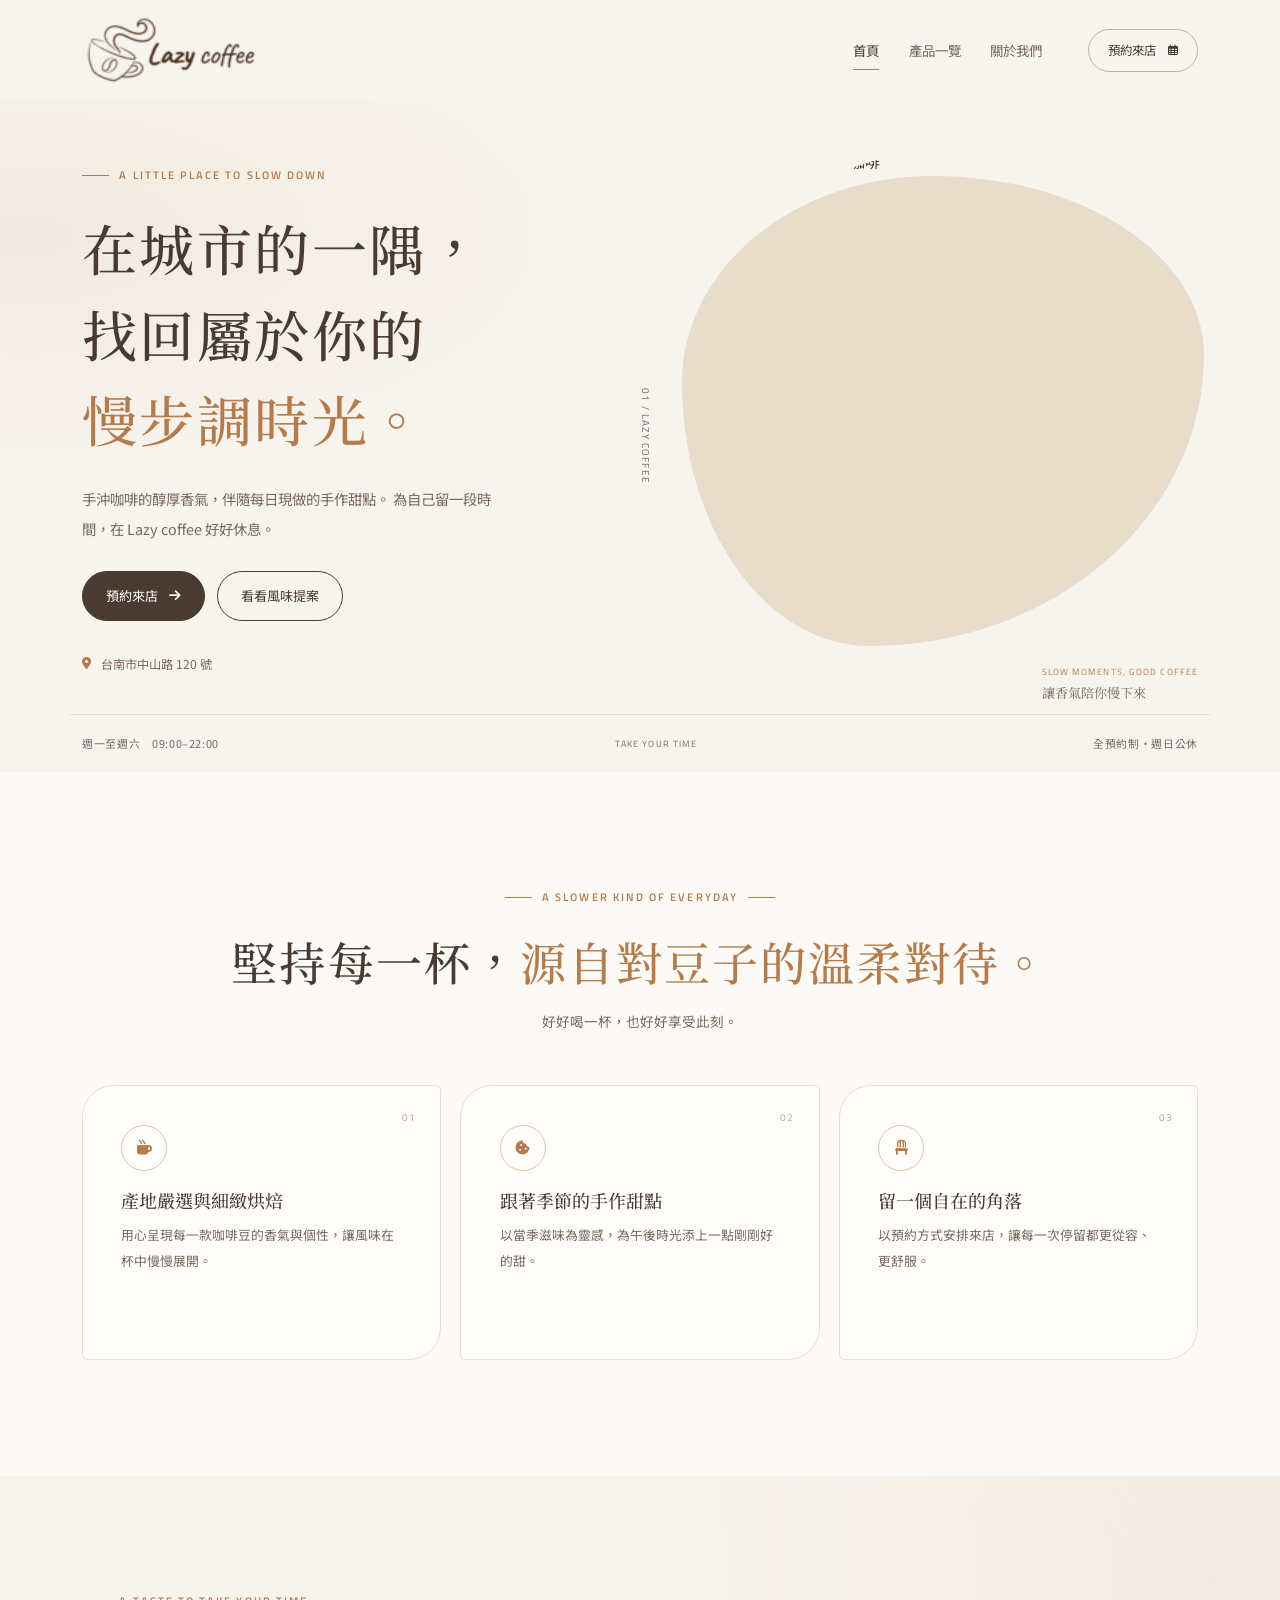
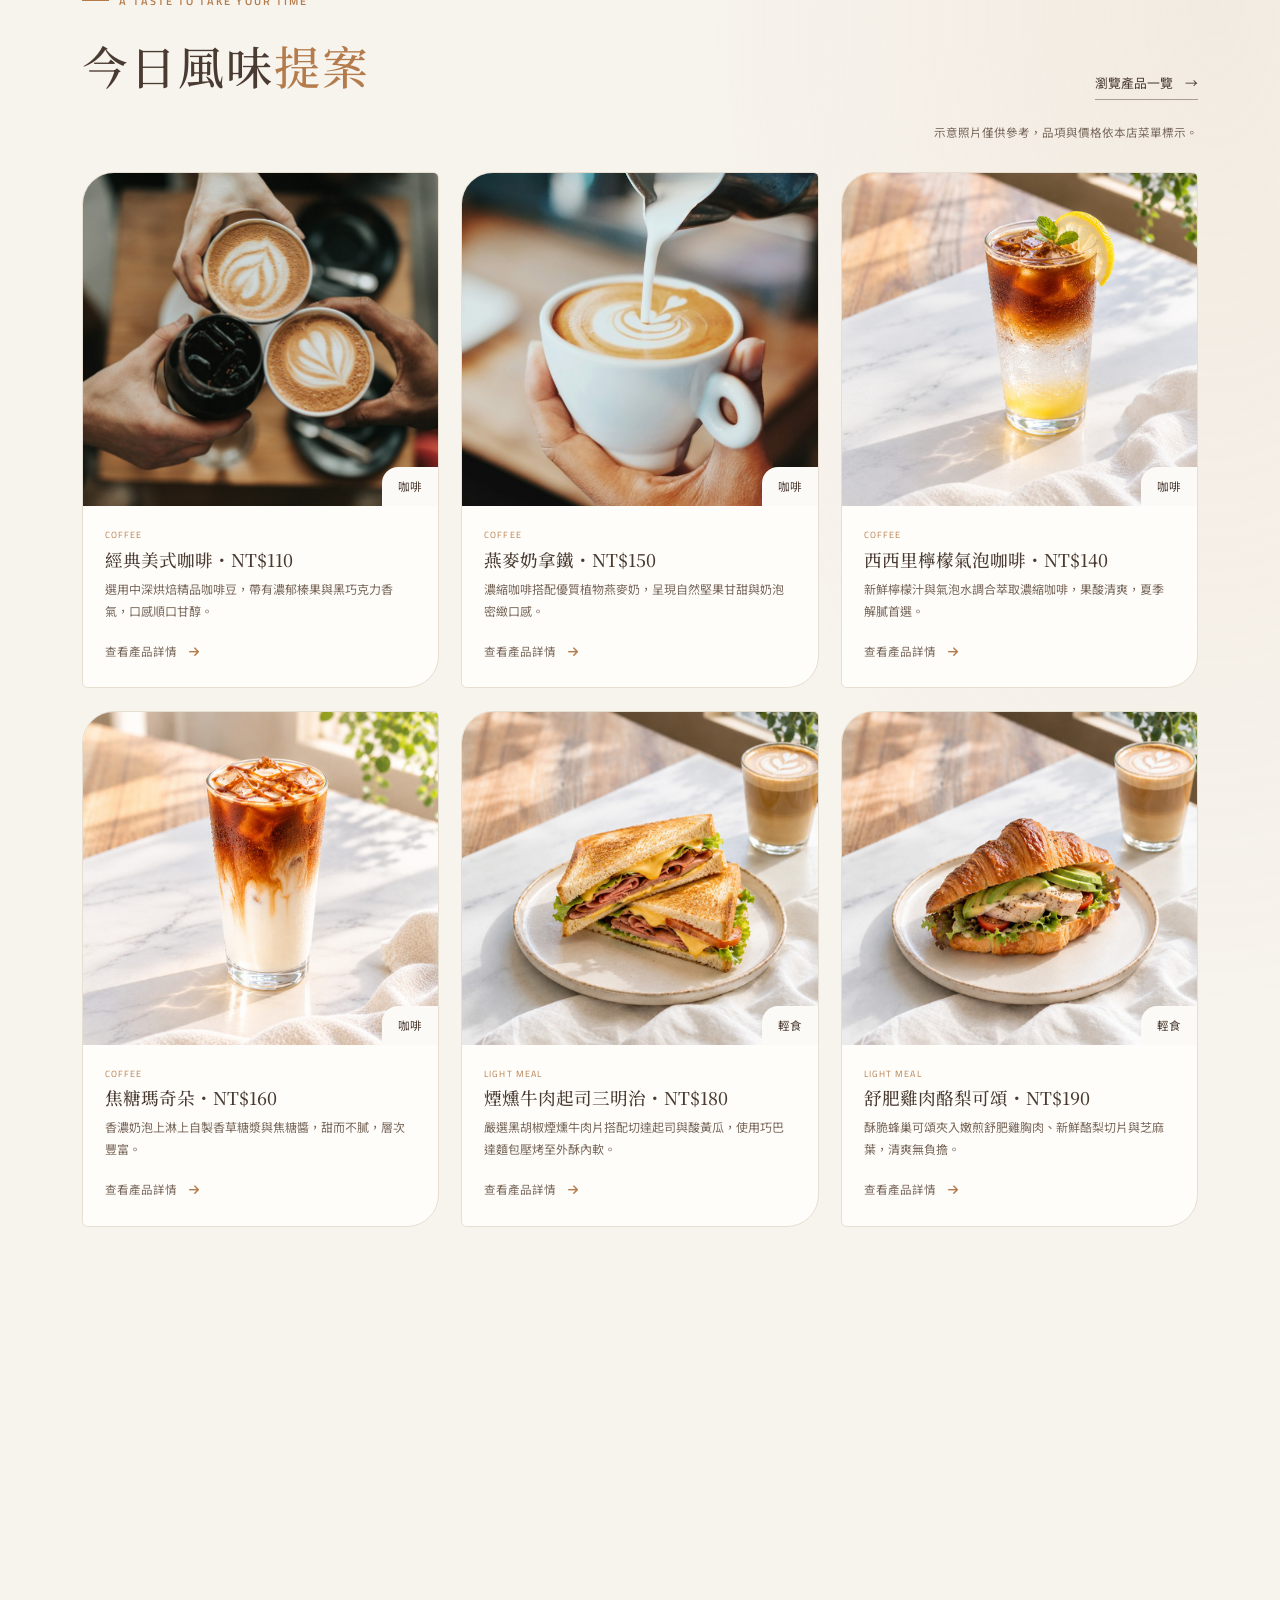
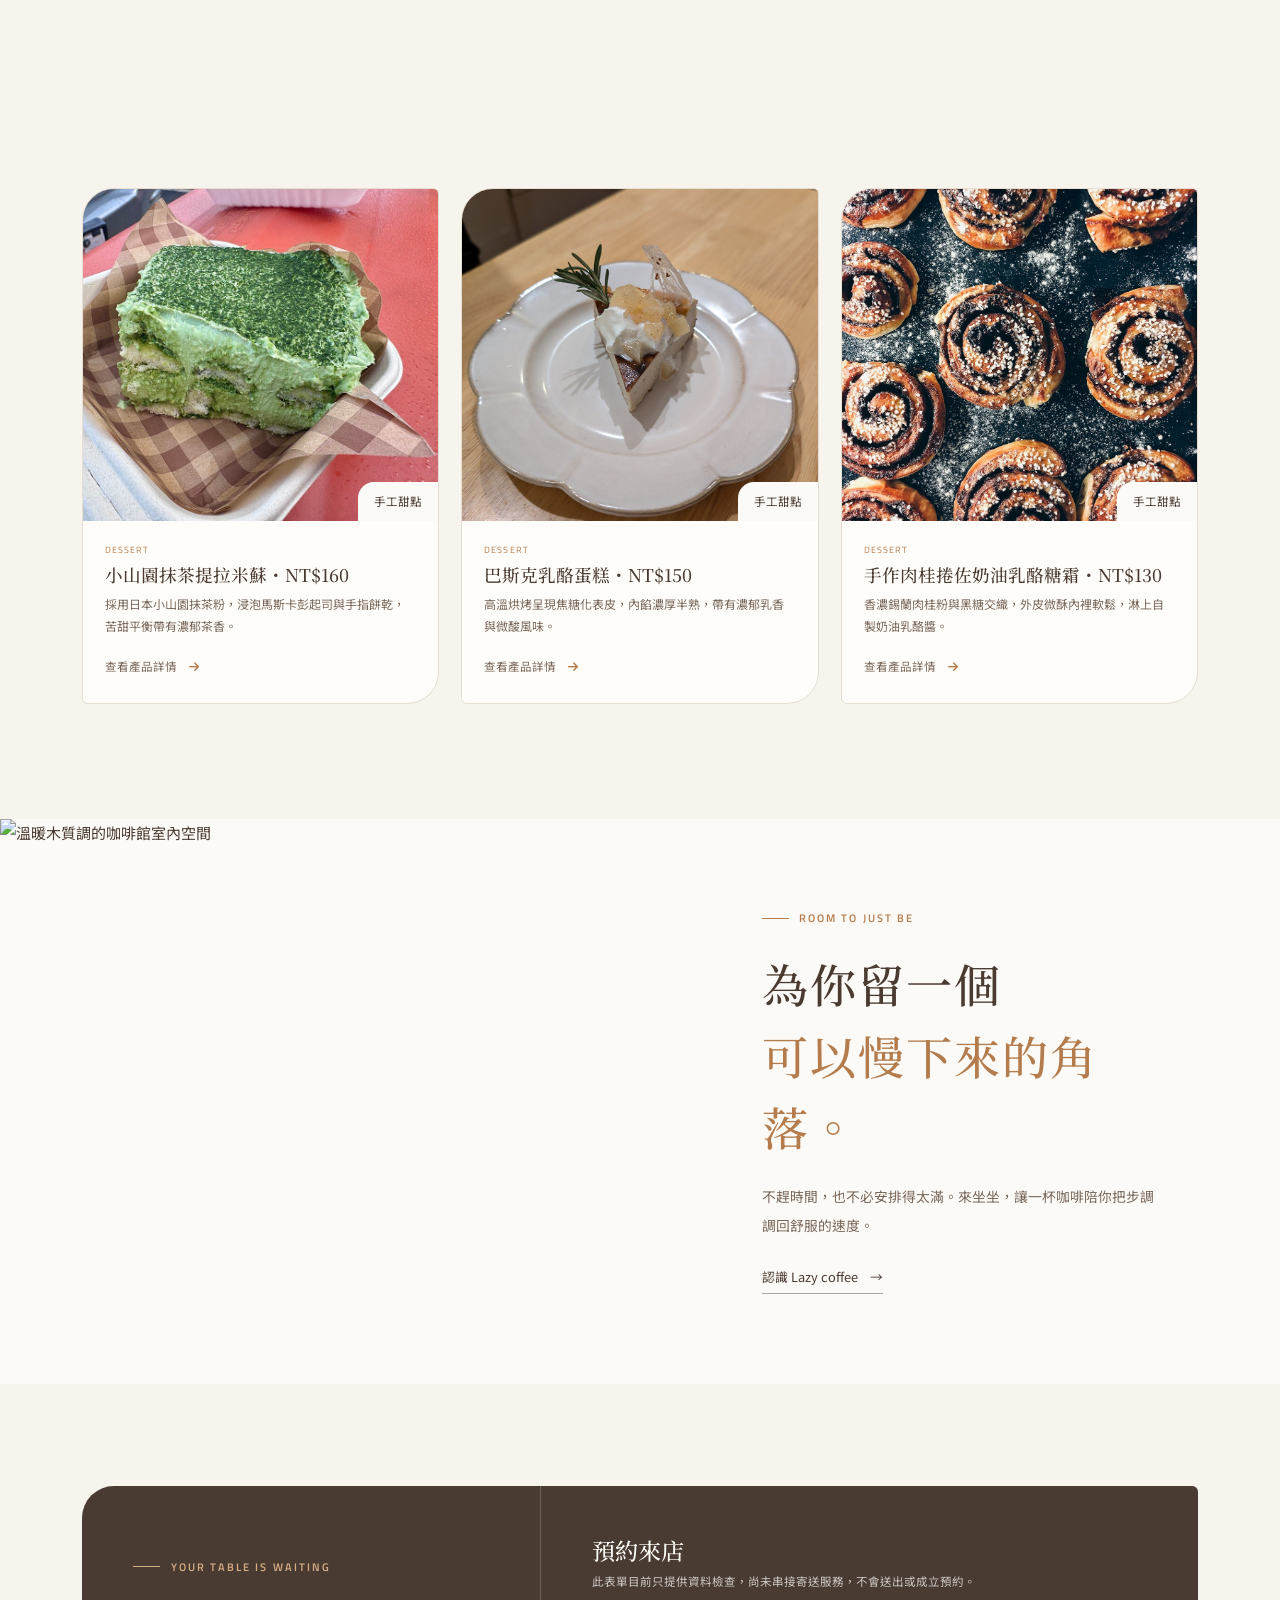
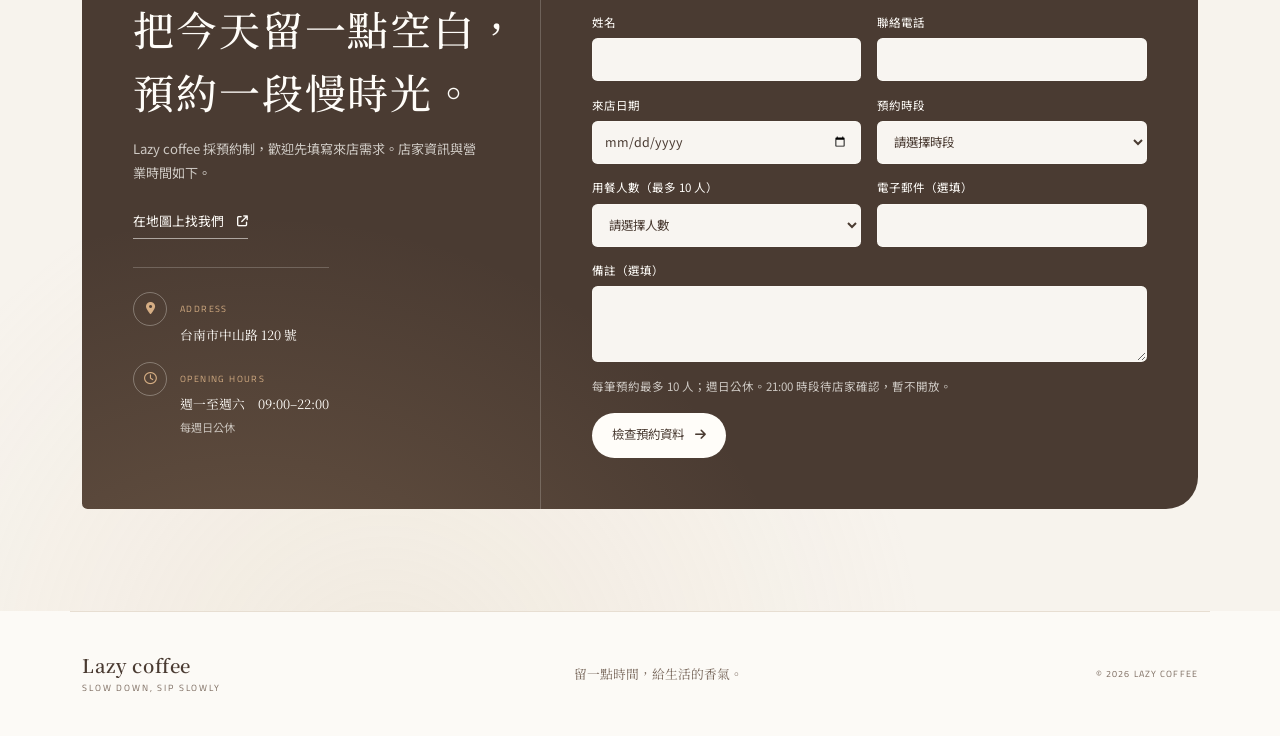
==== commit 1899d460: "2026-11-04_15-13_首頁標題避免折行 Co-authored-by: Copilot <223556219+Copilot@users.noreply.github.com>" ====
--- a/website/index.html
+++ b/website/index.html
@@ -291,7 +291,7 @@
           <div class="visit-card wow animate__fadeInUp">
             <div class="visit-card__intro">
               <p class="eyebrow eyebrow--light"><span></span> YOUR TABLE IS WAITING</p>
-              <h2 id="visit-title">把今天留一點空白，<br>預約一段慢時光。</h2>
+              <h2 id="visit-title"><span class="visit-title__first-line">把今天留一點空白，</span><br>預約一段慢時光。</h2>
               <p>Lazy coffee 採預約制，歡迎先填寫來店需求。店家資訊與營業時間如下。</p>
               <a class="visit-map-link" href="https://www.google.com/maps/search/?api=1&amp;query=%E5%8F%B0%E5%8D%97%E5%B8%82%E4%B8%AD%E5%B1%B1%E8%B7%AF120%E8%99%9F" target="_blank" rel="noopener noreferrer">
                 在地圖上找我們 <i class="fa-solid fa-arrow-up-right-from-square" aria-hidden="true"></i>
--- a/website/styles/shared.css
+++ b/website/styles/shared.css
@@ -336,6 +336,11 @@
   line-height: 1.55;
 }
 
+.visit-title__first-line {
+  display: inline-block;
+  white-space: nowrap;
+}
+
 .visit-card__intro > p:not(.eyebrow) {
   margin: 0.8rem 0 1.5rem;
   color: rgba(255, 253, 249, 0.73);
@@ -572,6 +577,10 @@
     border-top-right-radius: 3.5rem;
   }
 
+  .visit-title__first-line {
+    font-size: clamp(1.4rem, 7vw, 2rem);
+  }
+
   .visit-card__intro,
   .reservation-form {
     padding: 2rem 1.35rem;
